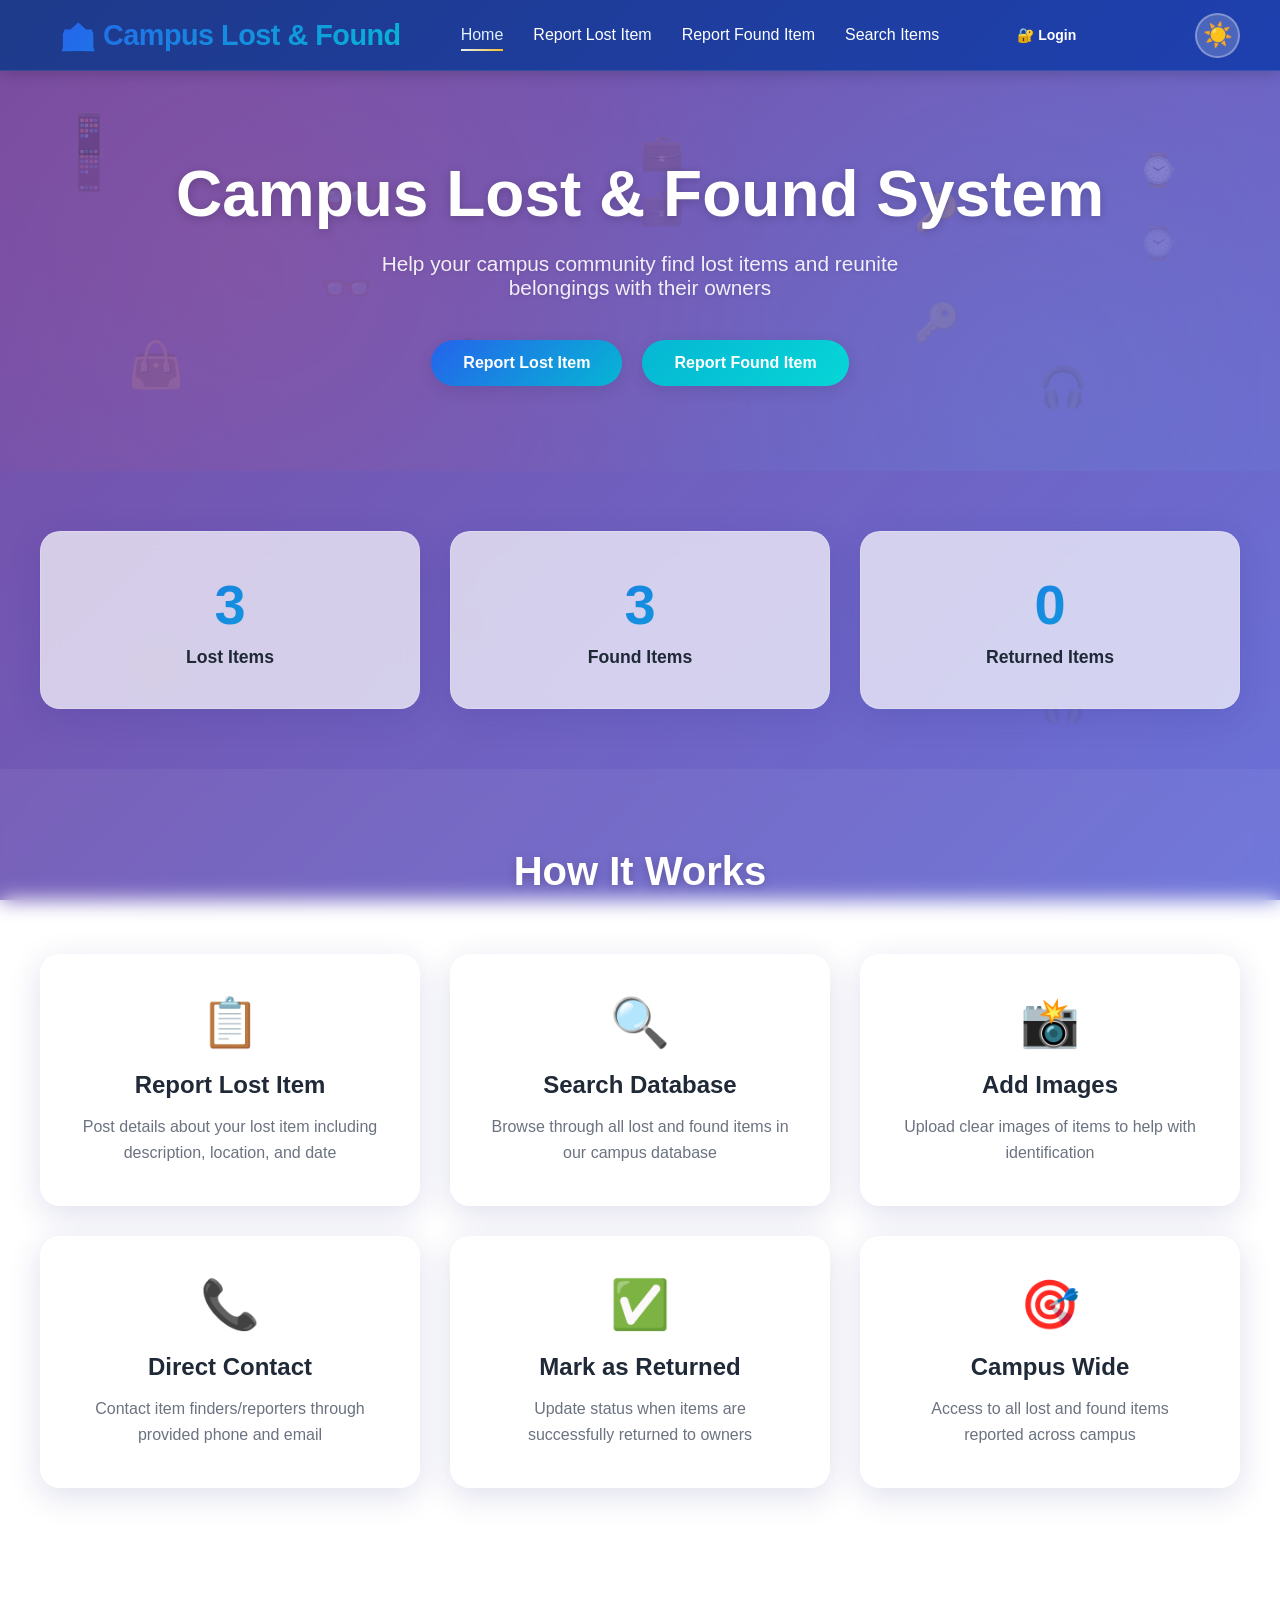
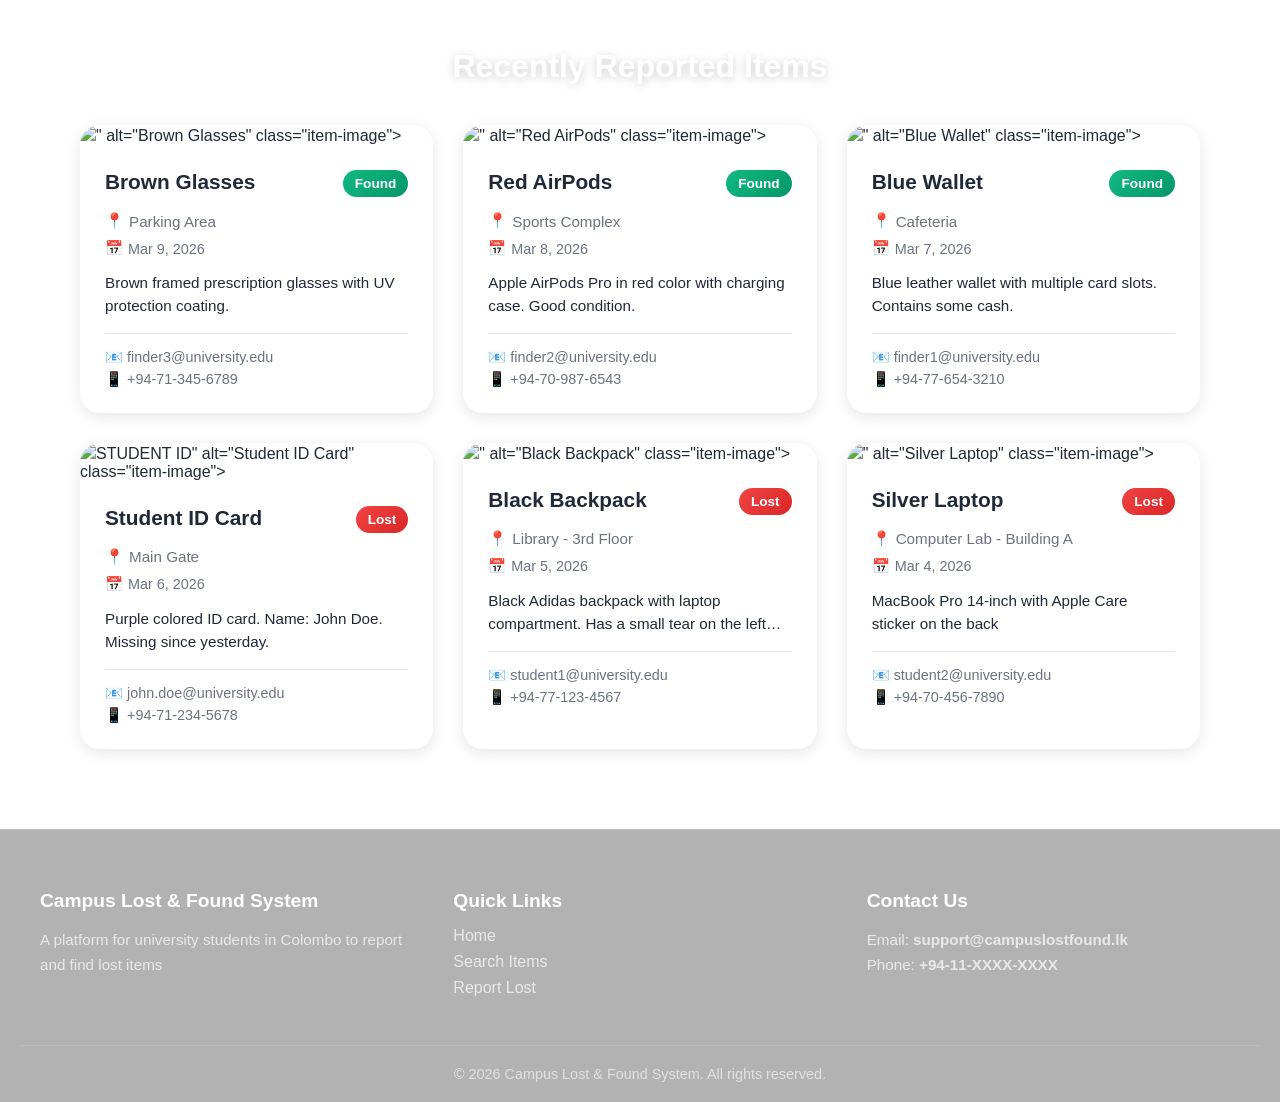
==== admin.html @ 81ffc1c9 "updated" ====
<!DOCTYPE html>
<html lang="en">
<head>
    <meta charset="UTF-8">
    <meta name="viewport" content="width=device-width, initial-scale=1.0">
    <title>Admin Dashboard - Campus Lost & Found</title>
    <link rel="stylesheet" href="styles.css">
    <style>
        .admin-header {
            background: linear-gradient(135deg, #667eea 0%, #764ba2 100%);
            color: white;
            padding: 20px;
            margin-bottom: 30px;
            border-radius: 15px;
            display: flex;
            justify-content: space-between;
            align-items: center;
            gap: 20px;
<<<<<<< HEAD
            min-height: 80px;
=======
            position: relative;
            z-index: 9;
>>>>>>> 1a96cd28515e903954f14cbe5e88fe2893bb8813
        }

        .admin-header h1 {
            margin: 0;
            font-size: 2rem;
            flex-shrink: 0;
        }

        .admin-user-info {
            display: flex;
            align-items: center;
            gap: 15px;
            flex-shrink: 1;
            min-width: 0;
        }
        
        .admin-header .dark-mode-toggle {
            flex-shrink: 0;
            margin-left: auto;
        }

        .logout-btn {
            padding: 10px 20px;
            background: rgba(255, 255, 255, 0.2);
            color: white;
            border: 2px solid white;
            border-radius: 8px;
            cursor: pointer;
            font-weight: 600;
            transition: all 0.3s ease;
        }

        .logout-btn:hover {
            background: white;
            color: #667eea;
        }

        .admin-tabs {
            display: flex;
            gap: 10px;
            margin-bottom: 30px;
            border-bottom: 2px solid #e5e7eb;
            flex-wrap: wrap;
            position: relative;
            z-index: 9;
        }

        .admin-tab-btn {
            padding: 12px 20px;
            background: white;
            border: none;
            border-radius: 8px 8px 0 0;
            cursor: pointer;
            font-weight: 600;
            transition: all 0.3s ease;
            color: #6b7280;
            border: 2px solid transparent;
        }

        .admin-tab-btn.active {
            color: #2563eb;
            border-bottom: 3px solid #2563eb;
            background: #f3f4f6;
        }

        .admin-tab-btn:hover:not(.active) {
            background: #f9fafb;
            color: #1f2937;
        }

        .admin-content {
            background: white;
            padding: 30px;
            border-radius: 15px;
            box-shadow: 0 4px 15px rgba(0, 0, 0, 0.1);
            position: relative;
            z-index: 9;
        }

        .tab-pane {
            display: none;
        }

        .tab-pane.active {
            display: block;
        }

        .admin-stats {
            display: grid;
            grid-template-columns: repeat(auto-fit, minmax(200px, 1fr));
            gap: 20px;
            margin-bottom: 30px;
            position: relative;
            z-index: 9;
        }

        .admin-stat-card {
            background: linear-gradient(135deg, #2563eb 0%, #06b6d4 100%);
            color: white;
            padding: 25px;
            border-radius: 12px;
            text-align: center;
        }

        .admin-stat-number {
            font-size: 2.5rem;
            font-weight: 800;
            margin-bottom: 5px;
        }

        .admin-stat-label {
            font-size: 0.95rem;
            opacity: 0.9;
        }

        .items-table {
            width: 100%;
            border-collapse: collapse;
            margin-top: 20px;
        }

        .items-table thead {
            background: #f3f4f6;
        }

        .items-table th {
            padding: 15px;
            text-align: left;
            font-weight: 600;
            color: #1f2937;
            border-bottom: 2px solid #e5e7eb;
        }

        .items-table td {
            padding: 12px 15px;
            border-bottom: 1px solid #e5e7eb;
        }

        .items-table tr:hover {
            background: #f9fafb;
        }

        .item-image-thumb {
            width: 50px;
            height: 50px;
            border-radius: 8px;
            object-fit: cover;
        }

        .status-badge {
            padding: 6px 12px;
            border-radius: 20px;
            font-size: 0.85rem;
            font-weight: 600;
            display: inline-block;
        }

        .status-lost {
            background: #fee2e2;
            color: #dc2626;
        }

        .status-found {
            background: #dcfce7;
            color: #15803d;
        }

        .status-returned {
            background: #cffafe;
            color: #0369a1;
        }

        .action-buttons {
            display: flex;
            gap: 8px;
            flex-wrap: wrap;
        }

        .action-btn {
            padding: 6px 12px;
            border: none;
            border-radius: 6px;
            cursor: pointer;
            font-size: 0.85rem;
            font-weight: 600;
            transition: all 0.3s ease;
        }

        .btn-approve {
            background: #dcfce7;
            color: #15803d;
        }

        .btn-approve:hover {
            background: #bbf7d0;
        }

        .btn-delete {
            background: #fee2e2;
            color: #dc2626;
        }

        .btn-delete:hover {
            background: #fecaca;
        }

        .btn-status {
            background: #dbeafe;
            color: #1e40af;
        }

        .btn-status:hover {
            background: #bfdbfe;
        }

        .settings-form {
            display: flex;
            flex-direction: column;
            gap: 20px;
            max-width: 500px;
        }

        .settings-form label {
            font-weight: 600;
            color: #1f2937;
        }

        .settings-form input,
        .settings-form textarea {
            padding: 12px;
            border: 2px solid #e5e7eb;
            border-radius: 8px;
            font-family: inherit;
            font-size: 1rem;
        }

        .settings-form textarea {
            resize: vertical;
            min-height: 100px;
        }

        .settings-save-btn {
            padding: 12px;
            background: #10b981;
            color: white;
            border: none;
            border-radius: 8px;
            font-weight: 600;
            cursor: pointer;
            transition: all 0.3s ease;
        }

        .settings-save-btn:hover {
            background: #059669;
        }

        .no-items-message {
            text-align: center;
            padding: 40px;
            color: #6b7280;
        }

        .search-filter {
            margin-bottom: 20px;
            display: flex;
            gap: 10px;
            flex-wrap: wrap;
        }

        .search-filter input,
        .search-filter select {
            padding: 10px;
            border: 2px solid #e5e7eb;
            border-radius: 8px;
            font-family: inherit;
        }

        @media (max-width: 768px) {
            .admin-header {
                flex-wrap: wrap;
                justify-content: flex-start;
                min-height: auto;
            }

            .admin-header h1 {
                font-size: 1.5rem;
                width: 100%;
                margin-bottom: 10px;
            }
            
            .admin-user-info {
                order: 2;
                width: 100%;
            }
            
            .admin-header .dark-mode-toggle {
                order: 3;
                width: 100%;
                margin-left: 0;
                margin-top: 10px;
                justify-self: flex-start;
            }

            .admin-tabs {
                flex-direction: column;
            }

            .items-table {
                font-size: 0.9rem;
            }

            .items-table th,
            .items-table td {
                padding: 8px;
            }

            .action-buttons {
                flex-direction: column;
            }

            .action-btn {
                width: 100%;
            }
        }

        /* Dark mode support for admin page */
        body.dark-mode .admin-tabs {
            border-bottom-color: #374151;
        }

        body.dark-mode .admin-tab-btn {
            background: #1f2937;
            color: #9ca3af;
        }

        body.dark-mode .admin-tab-btn.active {
            background: #111827;
            color: #60a5fa;
            border-bottom-color: #60a5fa;
        }

        body.dark-mode .admin-tab-btn:hover:not(.active) {
            background: #111827;
            color: #e5e7eb;
        }

        body.dark-mode .admin-content {
            background: #1f2937;
            color: #e5e7eb;
            box-shadow: 0 4px 15px rgba(0, 0, 0, 0.3);
        }

        body.dark-mode .items-table thead {
            background: #111827;
        }

        body.dark-mode .items-table th {
            color: #e5e7eb;
            border-bottom-color: #374151;
        }

        body.dark-mode .items-table td {
            border-bottom-color: #374151;
            color: #e5e7eb;
        }

        body.dark-mode .items-table tbody tr:hover {
            background: #111827;
        }

        body.dark-mode .no-items-message {
            color: #9ca3af;
        }

        body.dark-mode .search-filter input,
        body.dark-mode .search-filter select {
            background: #1f2937;
            color: #e5e7eb;
            border-color: #374151;
        }

        body.dark-mode .settings-form label {
            color: #e5e7eb;
        }

        body.dark-mode .settings-form input,
        body.dark-mode .settings-form textarea {
            background: #1f2937;
            color: #e5e7eb;
            border-color: #374151;
        }

        body.dark-mode .settings-form input:focus,
        body.dark-mode .settings-form textarea:focus {
            outline: none;
            border-color: #60a5fa;
            box-shadow: 0 0 0 3px rgba(96, 165, 250, 0.2);
            background: #111827;
        }

        body.dark-mode .container > div[style] {
            color: #e5e7eb;
        }
    </style>
</head>
<body>
    <!-- Full Page Floating Background -->
    <div class="page-floating-background">
        <div class="floating-item item-1">📱</div>
        <div class="floating-item item-2">⌚</div>
        <div class="floating-item item-3">👜</div>
        <div class="floating-item item-4">💼</div>
        <div class="floating-item item-5">🎧</div>
        <div class="floating-item item-6">🔑</div>
        <div class="floating-item item-7">🎓</div>
        <div class="floating-item item-8">👓</div>
    </div>

    <div class="container" style="padding-top: 30px; position: relative;">
        <div class="hero-background">
            <div class="floating-item item-1">📱</div>
            <div class="floating-item item-2">⌚</div>
            <div class="floating-item item-3">👜</div>
            <div class="floating-item item-4">💼</div>
            <div class="floating-item item-5">🎧</div>
            <div class="floating-item item-6">🔑</div>
            <div class="floating-item item-7">🎓</div>
            <div class="floating-item item-8">👓</div>
        </div>
        <div class="admin-header">
            <h1>⚙️ Admin Dashboard</h1>
            <div class="admin-user-info">
                <div>
                    <div style="font-size: 0.9rem; opacity: 0.8;">Logged in as:</div>
                    <div id="adminName" style="font-weight: 600;"></div>
                </div>
                <button class="logout-btn" onclick="logout()">Logout</button>
            </div>
            <button class="dark-mode-toggle" id="darkModeToggle" title="Toggle Dark Mode">
                <span class="sun-icon">☀️</span>
                <span class="moon-icon">🌙</span>
            </button>
        </div>

        <div class="admin-stats" id="adminStats">
            <div class="admin-stat-card">
                <div class="admin-stat-number" id="totalItems">0</div>
                <div class="admin-stat-label">Total Items</div>
            </div>
            <div class="admin-stat-card">
                <div class="admin-stat-number" id="lostItemsCount">0</div>
                <div class="admin-stat-label">Lost Items</div>
            </div>
            <div class="admin-stat-card">
                <div class="admin-stat-number" id="foundItemsCount">0</div>
                <div class="admin-stat-label">Found Items</div>
            </div>
            <div class="admin-stat-card">
                <div class="admin-stat-number" id="returnedItemsCount">0</div>
                <div class="admin-stat-label">Returned Items</div>
            </div>
            <div class="admin-stat-card">
                <div class="admin-stat-number" id="claimedItemsCount">0</div>
                <div class="admin-stat-label">Claimed Items</div>
            </div>
        </div>

        <div class="admin-tabs">
            <button class="admin-tab-btn active" onclick="switchTab('manage')">📋 Manage Items</button>
            <button class="admin-tab-btn" onclick="switchTab('users')">👥 Users</button>
            <button class="admin-tab-btn" onclick="switchTab('settings')">⚙️ Settings</button>
            <button class="admin-tab-btn" onclick="switchTab('logs')">📊 System Logs</button>
        </div>

        <div class="admin-content">
            <!-- Manage Items Tab -->
            <div id="manage" class="tab-pane active">
                <h2>Manage Reported Items</h2>
                
                <div class="search-filter">
                    <input type="text" id="adminSearch" placeholder="Search items..." onkeyup="filterAdminItems()">
                    <select id="adminStatusFilter" onchange="filterAdminItems()">
                        <option value="">All Items</option>
                        <option value="Lost">Lost Items</option>
                        <option value="Found">Found Items</option>
                        <option value="Returned">Returned Items</option>
                    </select>
                    <button style="padding: 10px 20px; background: #2563eb; color: white; border: none; border-radius: 8px; cursor: pointer; font-weight: 600;" onclick="filterAdminItems()">Filter</button>
                    <button style="padding: 10px 20px; background: #6b7280; color: white; border: none; border-radius: 8px; cursor: pointer; font-weight: 600;" onclick="resetAdminFilters()">Reset</button>
                </div>

                <table class="items-table" id="itemsTableBody">
                    <thead>
                        <tr>
                            <th>Image</th>
                            <th>Item Name</th>
                            <th>Type</th>
                            <th>Location</th>
                            <th>Reporter</th>
                            <th>Status</th>
                            <th>Actions</th>
                        </tr>
                    </thead>
                    <tbody id="adminItemsBody">
                        <tr><td colspan="7" class="no-items-message">Loading items...</td></tr>
                    </tbody>
                </table>

                <!-- Claimed Items Section -->
                <h3 style="margin-top: 40px; margin-bottom: 20px; color: var(--text-dark);">🙋 Claimed Items Tracker</h3>
                <table class="items-table" id="claimedItemsTable">
                    <thead>
                        <tr>
                            <th>Item Name</th>
                            <th>Status</th>
                            <th>Claimed By</th>
                            <th>Claimed Date</th>
                            <th>Reporter Contact</th>
                            <th>Actions</th>
                        </tr>
                    </thead>
                    <tbody id="claimedItemsBody">
                        <tr><td colspan="6" class="no-items-message">No claimed items yet</td></tr>
                    </tbody>
                </table>
            </div>

            <!-- Users Tab -->
            <div id="users" class="tab-pane">
                <h2>Registered Users</h2>
                <table class="items-table">
                    <thead>
                        <tr>
                            <th>Name</th>
                            <th>Email</th>
                            <th>User Type</th>
                            <th>Items Reported</th>
                            <th>Actions</th>
                        </tr>
                    </thead>
                    <tbody id="usersTableBody">
                        <tr><td colspan="5" class="no-items-message">Loading users...</td></tr>
                    </tbody>
                </table>
            </div>

            <!-- Settings Tab -->
            <div id="settings" class="tab-pane">
                <h2>System Settings</h2>
                <div class="settings-form">
                    <div>
                        <label>Campus Name:</label>
                        <input type="text" id="campusName" value="University Campus Colombo">
                    </div>
                    <div>
                        <label>Support Email:</label>
                        <input type="email" id="supportEmail" value="support@campuslostfound.lk">
                    </div>
                    <div>
                        <label>Support Phone:</label>
                        <input type="tel" id="supportPhone" value="+94-11-XXXX-XXXX">
                    </div>
                    <div>
                        <label>System Message (displayed on homepage):</label>
                        <textarea id="systemMessage" placeholder="Enter system message..."></textarea>
                    </div>
                    <button class="settings-save-btn" onclick="saveAdminSettings()">Save Settings</button>
                </div>
            </div>

            <!-- Logs Tab -->
            <div id="logs" class="tab-pane">
                <h2>System Activity Logs</h2>
                <div id="logsContainer" style="max-height: 500px; overflow-y: auto; background: #f9fafb; padding: 20px; border-radius: 8px;">
                    <p style="color: #6b7280;">Activity logs will appear here...</p>
                </div>
            </div>
        </div>
    </div>

    <script src="script.js"></script>
    <script>
        // Admin Dashboard Functions
        function checkAdminAccess() {
            const currentUser = JSON.parse(localStorage.getItem('currentUser'));
            
            if (!currentUser || !currentUser.isAdmin) {
                alert('⛔ Access Denied: Admin privileges required');
                window.location.href = 'index.html';
                return false;
            }
            return true;
        }

        function initializeAdminDashboard() {
            if (!checkAdminAccess()) return;

            const currentUser = JSON.parse(localStorage.getItem('currentUser'));
            document.getElementById('adminName').textContent = currentUser.name;

            loadAdminStats();
            loadAdminItems();
            loadClaimedItems();
            loadAdminUsers();
            loadAdminSettings();
        }

        function loadAdminStats() {
            const lostItems = JSON.parse(localStorage.getItem('lostItems')) || [];
            const foundItems = JSON.parse(localStorage.getItem('foundItems')) || [];
            const allItems = [...lostItems, ...foundItems];

            const lostCount = lostItems.filter(i => i.status === 'Lost').length;
            const foundCount = foundItems.filter(i => i.status === 'Found').length;
            const returnedCount = allItems.filter(i => i.status === 'Returned').length;
            const claimedCount = allItems.filter(i => i.claimedBy && i.claimedBy !== '').length;

            document.getElementById('totalItems').textContent = allItems.length;
            document.getElementById('lostItemsCount').textContent = lostCount;
            document.getElementById('foundItemsCount').textContent = foundCount;
            document.getElementById('returnedItemsCount').textContent = returnedCount;
            document.getElementById('claimedItemsCount').textContent = claimedCount;
        }

        function loadAdminItems() {
            const lostItems = JSON.parse(localStorage.getItem('lostItems')) || [];
            const foundItems = JSON.parse(localStorage.getItem('foundItems')) || [];
            const allItems = [...lostItems, ...foundItems].sort((a, b) => new Date(b.date) - new Date(a.date));

            if (allItems.length === 0) {
                document.getElementById('adminItemsBody').innerHTML = '<tr><td colspan="7" class="no-items-message">No items reported yet</td></tr>';
                return;
            }

            document.getElementById('adminItemsBody').innerHTML = allItems.map(item => {
                const statusClass = `status-${item.status.toLowerCase()}`;
                return `
                    <tr>
                        <td><img src="${item.image}" alt="${item.name}" class="item-image-thumb"></td>
                        <td><strong>${item.name}</strong></td>
                        <td>${item.status}</td>
                        <td>${item.location}</td>
                        <td>${item.email}</td>
                        <td><span class="status-badge ${statusClass}">${item.status}</span></td>
                        <td>
                            <div class="action-buttons">
                                ${item.status !== 'Returned' ? `<button class="action-btn btn-status" onclick="adminMarkAsReturned(${item.id})">Mark Returned</button>` : ''}
                                <button class="action-btn btn-delete" onclick="adminDeleteItem(${item.id})">Delete</button>
                            </div>
                        </td>
                    </tr>
                `;
            }).join('');
        }

        function loadClaimedItems() {
            const lostItems = JSON.parse(localStorage.getItem('lostItems')) || [];
            const foundItems = JSON.parse(localStorage.getItem('foundItems')) || [];
            const allItems = [...lostItems, ...foundItems];

            const claimedItems = allItems.filter(i => i.claimedBy && i.claimedBy !== '').sort((a, b) => 
                new Date(b.claimedDate) - new Date(a.claimedDate)
            );

            if (claimedItems.length === 0) {
                document.getElementById('claimedItemsBody').innerHTML = '<tr><td colspan="6" class="no-items-message">No claimed items yet</td></tr>';
                return;
            }

            document.getElementById('claimedItemsBody').innerHTML = claimedItems.map(item => {
                const statusClass = `status-${item.status.toLowerCase()}`;
                const claimedDate = new Date(item.claimedDate).toLocaleDateString('en-US', {
                    year: 'numeric',
                    month: 'short',
                    day: 'numeric',
                    hour: '2-digit',
                    minute: '2-digit'
                });

                return `
                    <tr>
                        <td><strong>${item.name}</strong></td>
                        <td><span class="status-badge ${statusClass}">${item.status}</span></td>
                        <td>${item.claimedBy}</td>
                        <td>${claimedDate}</td>
                        <td>
                            <small>
                                <strong>${item.email}</strong><br>
                                ${item.phone}
                            </small>
                        </td>
                        <td>
                            <button class="action-btn" onclick="adminUnclaimItem(${item.id})" style="background: #06b6d4; padding: 6px 12px; font-size: 12px;">Unclaim</button>
                        </td>
                    </tr>
                `;
            }).join('');
        }

        function adminUnclaimItem(itemId) {
            if (confirm('Remove this claim from the item?')) {
                const lostItems = JSON.parse(localStorage.getItem('lostItems')) || [];
                const foundItems = JSON.parse(localStorage.getItem('foundItems')) || [];

                let item = lostItems.find(i => i.id == itemId);
                if (item) {
                    item.claimedBy = '';
                    item.claimedDate = '';
                    localStorage.setItem('lostItems', JSON.stringify(lostItems));
                } else {
                    item = foundItems.find(i => i.id == itemId);
                    if (item) {
                        item.claimedBy = '';
                        item.claimedDate = '';
                        localStorage.setItem('foundItems', JSON.stringify(foundItems));
                    }
                }

                loadAdminStats();
                loadClaimedItems();
                logAdminAction(`Admin removed claim from item: ${item?.name}`);
            }
        }

        function loadAdminUsers() {
            const registeredUsers = JSON.parse(localStorage.getItem('registeredUsers')) || {};
            const lostItems = JSON.parse(localStorage.getItem('lostItems')) || [];
            const foundItems = JSON.parse(localStorage.getItem('foundItems')) || [];

            const usersArray = Object.entries(registeredUsers).map(([email, user]) => {
                const itemsReported = [...lostItems, ...foundItems].filter(i => i.email === email).length;
                return { email, ...user, itemsReported };
            });

            if (usersArray.length === 0) {
                document.getElementById('usersTableBody').innerHTML = '<tr><td colspan="5" class="no-items-message">No users registered</td></tr>';
                return;
            }

            document.getElementById('usersTableBody').innerHTML = usersArray.map(user => `
                <tr>
                    <td>${user.name}</td>
                    <td>${user.email}</td>
                    <td><span class="status-badge">${user.type}</span></td>
                    <td>${user.itemsReported}</td>
                    <td>
                        <button class="action-btn btn-delete" onclick="adminRemoveUser('${user.email}')">Remove User</button>
                    </td>
                </tr>
            `).join('');
        }

        function loadAdminSettings() {
            const settings = JSON.parse(localStorage.getItem('adminSettings')) || {
                campusName: 'University Campus Colombo',
                supportEmail: 'support@campuslostfound.lk',
                supportPhone: '+94-11-XXXX-XXXX',
                systemMessage: ''
            };

            document.getElementById('campusName').value = settings.campusName;
            document.getElementById('supportEmail').value = settings.supportEmail;
            document.getElementById('supportPhone').value = settings.supportPhone;
            document.getElementById('systemMessage').value = settings.systemMessage;
        }

        function switchTab(tabName) {
            // Hide all tabs
            document.querySelectorAll('.tab-pane').forEach(tab => tab.classList.remove('active'));
            document.querySelectorAll('.admin-tab-btn').forEach(btn => btn.classList.remove('active'));

            // Show selected tab
            document.getElementById(tabName).classList.add('active');
            event.target.classList.add('active');

            // Load content if needed
            if (tabName === 'manage') {
                loadAdminItems();
                loadClaimedItems();
            }
            if (tabName === 'users') loadAdminUsers();
        }

        function adminDeleteItem(itemId) {
            if (confirm('⚠️ Are you sure you want to permanently delete this item?')) {
                let lostItems = JSON.parse(localStorage.getItem('lostItems')) || [];
                let foundItems = JSON.parse(localStorage.getItem('foundItems')) || [];

                lostItems = lostItems.filter(i => i.id != itemId);
                foundItems = foundItems.filter(i => i.id != itemId);

                localStorage.setItem('lostItems', JSON.stringify(lostItems));
                localStorage.setItem('foundItems', JSON.stringify(foundItems));

                logAdminAction(`Deleted item (ID: ${itemId})`);
                loadAdminItems();
                loadClaimedItems();
                loadAdminStats();
                alert('✅ Item deleted successfully');
            }
        }

        function adminMarkAsReturned(itemId) {
            let lostItems = JSON.parse(localStorage.getItem('lostItems')) || [];
            let foundItems = JSON.parse(localStorage.getItem('foundItems')) || [];

            let item = lostItems.find(i => i.id == itemId);
            if (item) {
                item.status = 'Returned';
                localStorage.setItem('lostItems', JSON.stringify(lostItems));
            }

            item = foundItems.find(i => i.id == itemId);
            if (item) {
                item.status = 'Returned';
                localStorage.setItem('foundItems', JSON.stringify(foundItems));
            }

            logAdminAction(`Marked item as returned (ID: ${itemId})`);
            loadAdminItems();
            loadClaimedItems();
            loadAdminStats();
            alert('✅ Item marked as returned');
        }

        function adminRemoveUser(email) {
            if (confirm(`⚠️ Remove user ${email}? This action cannot be undone.`)) {
                let registeredUsers = JSON.parse(localStorage.getItem('registeredUsers')) || {};
                delete registeredUsers[email];
                localStorage.setItem('registeredUsers', JSON.stringify(registeredUsers));

                logAdminAction(`Removed user: ${email}`);
                loadAdminUsers();
                alert('✅ User removed successfully');
            }
        }

        function saveAdminSettings() {
            const settings = {
                campusName: document.getElementById('campusName').value,
                supportEmail: document.getElementById('supportEmail').value,
                supportPhone: document.getElementById('supportPhone').value,
                systemMessage: document.getElementById('systemMessage').value
            };

            localStorage.setItem('adminSettings', JSON.stringify(settings));
            logAdminAction('Updated system settings');
            alert('✅ Settings saved successfully');
        }

        function filterAdminItems() {
            const search = document.getElementById('adminSearch').value.toLowerCase();
            const statusFilter = document.getElementById('adminStatusFilter').value;
            const lostItems = JSON.parse(localStorage.getItem('lostItems')) || [];
            const foundItems = JSON.parse(localStorage.getItem('foundItems')) || [];
            let allItems = [...lostItems, ...foundItems];

            allItems = allItems.filter(item => {
                const matchSearch = item.name.toLowerCase().includes(search) || item.email.includes(search);
                const matchStatus = statusFilter === '' || item.status === statusFilter;
                return matchSearch && matchStatus;
            });

            if (allItems.length === 0) {
                document.getElementById('adminItemsBody').innerHTML = '<tr><td colspan="7" class="no-items-message">No items match your filter</td></tr>';
                return;
            }

            document.getElementById('adminItemsBody').innerHTML = allItems.map(item => {
                const statusClass = `status-${item.status.toLowerCase()}`;
                return `
                    <tr>
                        <td><img src="${item.image}" alt="${item.name}" class="item-image-thumb"></td>
                        <td><strong>${item.name}</strong></td>
                        <td>${item.status}</td>
                        <td>${item.location}</td>
                        <td>${item.email}</td>
                        <td><span class="status-badge ${statusClass}">${item.status}</span></td>
                        <td>
                            <div class="action-buttons">
                                ${item.status !== 'Returned' ? `<button class="action-btn btn-status" onclick="adminMarkAsReturned(${item.id})">Mark Returned</button>` : ''}
                                <button class="action-btn btn-delete" onclick="adminDeleteItem(${item.id})">Delete</button>
                            </div>
                        </td>
                    </tr>
                `;
            }).join('');
        }

        function resetAdminFilters() {
            document.getElementById('adminSearch').value = '';
            document.getElementById('adminStatusFilter').value = '';
            loadAdminItems();
            loadClaimedItems();
        }

        function logAdminAction(action) {
            const currentUser = JSON.parse(localStorage.getItem('currentUser'));
            const timestamp = new Date().toLocaleString();
            const log = `[${timestamp}] ${currentUser.name}: ${action}`;

            let logs = JSON.parse(localStorage.getItem('adminLogs')) || [];
            logs.unshift(log);
            if (logs.length > 100) logs = logs.slice(0, 100); // Keep last 100 logs
            localStorage.setItem('adminLogs', JSON.stringify(logs));
        }

        function logout() {
            if (confirm('Are you sure you want to logout?')) {
                localStorage.removeItem('currentUser');
                localStorage.removeItem('isLoggedIn');
                window.location.href = 'login.html';
            }
        }

        // Initialize dashboard on page load
        document.addEventListener('DOMContentLoaded', function() {
            initializeAdminDashboard();
        });
    </script>
</body>
</html>
---- styles.css ----
/* ========================
   GLOBAL STYLES & RESET
   ======================== */

* {
    margin: 0;
    padding: 0;
    box-sizing: border-box;
}

:root {
    --primary-color: #2563eb;
    --primary-light: #3b82f6;
    --primary-dark: #1e40af;
    --secondary-color: #06b6d4;
    --success-color: #10b981;
    --danger-color: #ef4444;
    --warning-color: #f59e0b;
    --text-dark: #1f2937;
    --text-light: #6b7280;
    --bg-light: #f3f4f6;
    --bg-white: #ffffff;
    --border-color: #e5e7eb;
    --glass-bg: rgba(255, 255, 255, 0.7);
    --glass-border: rgba(255, 255, 255, 0.2);
    --shadow: 0 8px 32px rgba(31, 38, 135, 0.15);
}

/* Dark Mode Variables */
body.dark-mode {
    --primary-color: #3b82f6;
    --primary-light: #60a5fa;
    --primary-dark: #1e40af;
    --secondary-color: #06b6d4;
    --text-dark: #e5e7eb;
    --text-light: #9ca3af;
    --bg-light: #1f2937;
    --bg-white: #111827;
    --border-color: #374151;
    --glass-bg: rgba(17, 24, 39, 0.7);
    --glass-border: rgba(255, 255, 255, 0.1);
    --shadow: 0 8px 32px rgba(0, 0, 0, 0.3);
}

html {
    font-size: 16px;
    scroll-behavior: smooth;
}

body {
    font-family: -apple-system, BlinkMacSystemFont, 'Segoe UI', Roboto, Oxygen, Ubuntu, Cantarell, sans-serif;
    color: var(--text-dark);
    background: linear-gradient(-45deg, #667eea, #764ba2, #667eea, #764ba2);
    background-size: 400% 400%;
    background-attachment: fixed;
    min-height: 100vh;
    overflow-x: hidden;
    transition: background 0.3s ease, color 0.3s ease;
    animation: gradientShift 15s ease infinite;
    position: relative;
}

/* Full Page Floating Background */
.page-floating-background {
    position: fixed;
    top: 70px;
    left: 0;
    right: 0;
    bottom: 60px;
    pointer-events: none;
    z-index: 0;
    overflow: hidden;
}

.page-floating-background .floating-item {
    position: absolute;
    font-size: 3rem;
    opacity: 0.1;
    pointer-events: none;
    animation-duration: 10s;
    animation-iteration-count: infinite;
    animation-timing-function: ease-in-out;
}

.page-floating-background .item-1 {
    top: 10%;
    left: 5%;
    font-size: 2.5rem;
    animation-name: float-1;
    animation-duration: 12s;
}

.page-floating-background .item-2 {
    top: 20%;
    right: 8%;
    font-size: 2rem;
    animation-name: float-2;
    animation-duration: 14s;
}

.page-floating-background .item-3 {
    bottom: 20%;
    left: 10%;
    font-size: 2.8rem;
    animation-name: float-3;
    animation-duration: 13s;
}

.page-floating-background .item-4 {
    top: 15%;
    left: 50%;
    font-size: 2.2rem;
    animation-name: float-4;
    animation-duration: 15s;
}

.page-floating-background .item-5 {
    bottom: 15%;
    right: 15%;
    font-size: 2.5rem;
    animation-name: float-5;
    animation-duration: 11s;
}

.page-floating-background .item-6 {
    top: 30%;
    right: 25%;
    font-size: 2.3rem;
    animation-name: float-6;
    animation-duration: 12s;
}

.page-floating-background .item-7 {
    bottom: 25%;
    left: 35%;
    font-size: 2rem;
    animation-name: float-7;
    animation-duration: 13s;
}

.page-floating-background .item-8 {
    top: 25%;
    left: 25%;
    font-size: 2.7rem;
    animation-name: float-8;
    animation-duration: 14s;
}

body.dark-mode {
    background: linear-gradient(-45deg, #0f172a, #1a1a2e, #0f172a, #1a1a2e);
    background-size: 400% 400%;
    animation: gradientShiftDark 15s ease infinite;
}

@keyframes gradientShift {
    0% {
        background-position: 0% 50%;
    }
    50% {
        background-position: 100% 50%;
    }
    100% {
        background-position: 0% 50%;
    }
}

@keyframes gradientShiftDark {
    0% {
        background-position: 0% 50%;
    }
    50% {
        background-position: 100% 50%;
    }
    100% {
        background-position: 0% 50%;
    }
}

.container {
    max-width: 1200px;
    margin: 0 auto;
    padding: 0 20px;
    position: relative;
    z-index: 1;
}

/* ========================
   NAVIGATION BAR
   ======================== */

.navbar {
    position: sticky;
    top: 0;
    z-index: 1000;
    background: linear-gradient(135deg, #1e3a8a 0%, #1e40af 100%);
    backdrop-filter: blur(10px);
    border-bottom: 1px solid rgba(255, 255, 255, 0.1);
    box-shadow: 0 2px 15px rgba(0, 0, 0, 0.2);
    animation: slideDown 0.5s ease;
}

@keyframes slideDown {
    from {
        transform: translateY(-100%);
        opacity: 0;
    }
    to {
        transform: translateY(0);
        opacity: 1;
    }
}

.nav-container {
    max-width: 1200px;
    margin: 0 auto;
    /* remove side padding so items can hit edges */
    padding: 0;
    display: flex;
    justify-content: space-between;
    align-items: center;
    height: 70px;
    flex-wrap: nowrap;
    position: relative;
}

/* prevent inner elements inheriting any extra spacing */
.nav-container > * {
    padding: 0 20px;
}

/* push logo to extreme left */
.nav-logo {
    order: 1;
    margin-left: 0;
}

/* ensure dark toggle flush right */
.dark-mode-toggle {
    order: 4;
    margin-left: auto;
    margin-right: 0;
}

/* ensure logo stays left and toggle pushes to right */
.nav-logo {
    order: 1;
}

.nav-menu {
    order: 2;
    margin-left: 20px;
}

.navbar-buttons {
    order: 3;
}

.dark-mode-toggle {
    order: 4;
    margin-left: auto;
}

.nav-logo h1 {
    font-size: 1.8rem;
    background: linear-gradient(135deg, var(--primary-color), var(--secondary-color));
    -webkit-background-clip: text;
    -webkit-text-fill-color: transparent;
    background-clip: text;
    font-weight: 700;
    letter-spacing: -0.5px;
    white-space: nowrap;
}

.nav-menu {
    display: flex;
    list-style: none;
    gap: 30px;
    flex-wrap: nowrap;
    white-space: nowrap;
}

.nav-item {
    position: relative;
}

.nav-link {
    color: #ffffff;
    text-decoration: none;
    font-weight: 500;
    font-size: 1rem;
    padding: 8px 0;
    transition: all 0.3s ease;
    position: relative;
}

.nav-link::after {
    content: '';
    position: absolute;
    bottom: 0;
    left: 0;
    width: 0;
    height: 2px;
    background: linear-gradient(90deg, #e0f2fe, #fbbf24);
    transition: width 0.3s ease;
}

.nav-link:hover::after,
.nav-link.active::after {
    width: 100%;
}

.nav-link.active,
.nav-link:hover {
    color: #e0f2fe;
}

.navbar-buttons {
    display: flex;
    gap: 10px;
    align-items: center;
    margin-left: 20px;
}

.dark-mode-toggle {
    background: rgba(255, 255, 255, 0.2);
    border: 2px solid rgba(255, 255, 255, 0.3);
    border-radius: 50%;
    width: 45px;
    height: 45px;
    display: flex;
    align-items: center;
    justify-content: center;
    cursor: pointer;
    transition: all 0.3s ease;
    font-size: 1.5rem;
    position: relative;
    margin-left: auto;
}

.dark-mode-toggle:hover {
    background: rgba(255, 255, 255, 0.3);
    transform: scale(1.1);
}

.dark-mode-toggle .sun-icon {
    position: absolute;
    opacity: 1;
    transition: opacity 0.3s ease;
}

.dark-mode-toggle .moon-icon {
    position: absolute;
    opacity: 0;
    transition: opacity 0.3s ease;
}

body.dark-mode .dark-mode-toggle .sun-icon {
    opacity: 0;
}

body.dark-mode .dark-mode-toggle .moon-icon {
    opacity: 1;
}

body.dark-mode .dark-mode-toggle {
    background: rgba(255, 255, 255, 0.1);
    border-color: rgba(255, 255, 255, 0.2);
}

.auth-button {
    padding: 8px 16px;
    border-radius: 8px;
    font-size: 14px;
    font-weight: 600;
    text-decoration: none;
    transition: all 0.3s ease;
    white-space: nowrap;
    cursor: pointer;
    border: none;
    background: #2563eb;
    color: white;
}

.auth-button:hover {
    background: #1d4ed8;
    transform: translateY(-2px);
}

.navbar-buttons .user-badge {
    background: var(--gradient);
    color: white;
    border-radius: 25px;
    padding: 8px 15px;
    font-size: 14px;
    font-weight: 600;
}

.navbar-buttons .logout-btn {
    background: rgba(239, 68, 68, 0.9);
    color: white;
    border: none;
    cursor: pointer;
}

.navbar-buttons .logout-btn:hover {
    background: rgb(239, 68, 68);
    transform: translateY(-2px);
}

.navbar-buttons .admin-link {
    background: rgba(147, 51, 234, 0.9);
    color: white;
    text-decoration: none;
    display: inline-block;
}

.navbar-buttons .admin-link:hover {
    background: rgb(147, 51, 234);
    transform: translateY(-2px);
}

/* Mobile navbar buttons */
@media (max-width: 768px) {
    .navbar-buttons {
        margin-left: 10px;
        gap: 5px;
    }
    
    .auth-button {
        padding: 6px 12px;
        font-size: 12px;
    }
    
    .navbar-buttons .user-badge {
        display: none; /* Hide user badge on mobile */
    }
}

/* ========================
   HERO SECTION
   ======================== */

.hero {
    position: relative;
    min-height: 600px;
    display: flex;
    align-items: center;
    justify-content: center;
    overflow: hidden;
    padding: 60px 20px;
    z-index: 1;
}

.hero-background {
    position: absolute;
    top: 0;
    left: 0;
    right: 0;
    bottom: 0;
    background: radial-gradient(circle at 20% 50%, rgba(255, 100, 100, 0.1) 0%, transparent 50%),
                radial-gradient(circle at 80% 80%, rgba(100, 200, 255, 0.1) 0%, transparent 50%);
    animation: float 8s ease-in-out infinite;
    z-index: -1;
}

@keyframes float {
    0%, 100% {
        transform: translateY(0px);
    }
    50% {
        transform: translateY(20px);
    }
}

/* Floating Items Animations */
.floating-item {
    position: absolute;
    font-size: 3rem;
    opacity: 0.15;
    pointer-events: none;
    animation-duration: 10s;
    animation-iteration-count: infinite;
    animation-timing-function: ease-in-out;
}

.item-1 {
    top: 10%;
    left: 5%;
    font-size: 2.5rem;
    animation-name: float-1;
    animation-duration: 12s;
}

.item-2 {
    top: 20%;
    right: 8%;
    font-size: 2rem;
    animation-name: float-2;
    animation-duration: 14s;
}

.item-3 {
    bottom: 20%;
    left: 10%;
    font-size: 2.8rem;
    animation-name: float-3;
    animation-duration: 13s;
}

.item-4 {
    top: 15%;
    left: 50%;
    font-size: 2.2rem;
    animation-name: float-4;
    animation-duration: 15s;
}

.item-5 {
    bottom: 15%;
    right: 15%;
    font-size: 2.5rem;
    animation-name: float-5;
    animation-duration: 11s;
}

.item-6 {
    top: 30%;
    right: 25%;
    font-size: 2.3rem;
    animation-name: float-6;
    animation-duration: 12s;
}

.item-7 {
    bottom: 25%;
    left: 35%;
    font-size: 2rem;
    animation-name: float-7;
    animation-duration: 13s;
}

.item-8 {
    top: 25%;
    left: 25%;
    font-size: 2.7rem;
    animation-name: float-8;
    animation-duration: 14s;
}

@keyframes float-1 {
    0%, 100% {
        transform: translateY(0px) translateX(0px) rotate(0deg);
    }
    25% {
        transform: translateY(-30px) translateX(20px) rotate(5deg);
    }
    50% {
        transform: translateY(30px) translateX(-20px) rotate(-5deg);
    }
    75% {
        transform: translateY(-20px) translateX(10px) rotate(3deg);
    }
}

@keyframes float-2 {
    0%, 100% {
        transform: translateY(0px) translateX(0px) rotate(0deg);
    }
    25% {
        transform: translateY(25px) translateX(-25px) rotate(-8deg);
    }
    50% {
        transform: translateY(-35px) translateX(15px) rotate(8deg);
    }
    75% {
        transform: translateY(20px) translateX(-10px) rotate(-3deg);
    }
}

@keyframes float-3 {
    0%, 100% {
        transform: translateY(0px) translateX(0px) rotate(0deg);
    }
    25% {
        transform: translateY(-20px) translateX(-30px) rotate(10deg);
    }
    50% {
        transform: translateY(40px) translateX(20px) rotate(-10deg);
    }
    75% {
        transform: translateY(-15px) translateX(15px) rotate(5deg);
    }
}

@keyframes float-4 {
    0%, 100% {
        transform: translateY(0px) translateX(0px) rotate(0deg);
    }
    25% {
        transform: translateY(35px) translateX(25px) rotate(-6deg);
    }
    50% {
        transform: translateY(-25px) translateX(-20px) rotate(6deg);
    }
    75% {
        transform: translateY(10px) translateX(15px) rotate(-4deg);
    }
}

@keyframes float-5 {
    0%, 100% {
        transform: translateY(0px) translateX(0px) rotate(0deg);
    }
    25% {
        transform: translateY(-35px) translateX(-15px) rotate(7deg);
    }
    50% {
        transform: translateY(20px) translateX(25px) rotate(-7deg);
    }
    75% {
        transform: translateY(-10px) translateX(-20px) rotate(4deg);
    }
}

@keyframes float-6 {
    0%, 100% {
        transform: translateY(0px) translateX(0px) rotate(0deg);
    }
    25% {
        transform: translateY(30px) translateX(20px) rotate(-5deg);
    }
    50% {
        transform: translateY(-30px) translateX(-25px) rotate(5deg);
    }
    75% {
        transform: translateY(15px) translateX(10px) rotate(-2deg);
    }
}

@keyframes float-7 {
    0%, 100% {
        transform: translateY(0px) translateX(0px) rotate(0deg);
    }
    25% {
        transform: translateY(-25px) translateX(-20px) rotate(9deg);
    }
    50% {
        transform: translateY(35px) translateX(15px) rotate(-9deg);
    }
    75% {
        transform: translateY(-5px) translateX(-10px) rotate(3deg);
    }
}

@keyframes float-8 {
    0%, 100% {
        transform: translateY(0px) translateX(0px) rotate(0deg);
    }
    25% {
        transform: translateY(20px) translateX(-30px) rotate(-4deg);
    }
    50% {
        transform: translateY(-40px) translateX(25px) rotate(4deg);
    }
    75% {
        transform: translateY(25px) translateX(-15px) rotate(-6deg);
    }
}

.hero-content {
    text-align: center;
    z-index: 1;
    animation: fadeInUp 0.8s ease;
}

@keyframes fadeInUp {
    from {
        opacity: 0;
        transform: translateY(30px);
    }
    to {
        opacity: 1;
        transform: translateY(0);
    }
}

.hero-title {
    font-size: clamp(2rem, 5vw, 4rem);
    font-weight: 800;
    color: var(--bg-white);
    margin-bottom: 20px;
    text-shadow: 0 2px 10px rgba(0, 0, 0, 0.2);
    line-height: 1.2;
}

.hero-subtitle {
    font-size: clamp(1rem, 2vw, 1.3rem);
    color: rgba(255, 255, 255, 0.9);
    margin-bottom: 40px;
    max-width: 600px;
    margin-left: auto;
    margin-right: auto;
    text-shadow: 0 1px 5px rgba(0, 0, 0, 0.1);
}

.hero-buttons {
    display: flex;
    gap: 20px;
    justify-content: center;
    flex-wrap: wrap;
}

/* ========================
   BUTTONS
   ======================== */

.btn {
    padding: 14px 32px;
    border: none;
    border-radius: 50px;
    font-size: 1rem;
    font-weight: 600;
    cursor: pointer;
    text-decoration: none;
    transition: all 0.3s ease;
    display: inline-block;
    text-align: center;
    white-space: nowrap;
    box-shadow: 0 4px 15px rgba(0, 0, 0, 0.1);
}

.btn-primary {
    background: linear-gradient(135deg, var(--primary-color), var(--secondary-color));
    color: white;
    border: none;
}

.btn-primary:hover {
    transform: translateY(-3px);
    box-shadow: 0 8px 25px rgba(37, 99, 235, 0.4);
}

.btn-secondary {
    background: linear-gradient(135deg, var(--secondary-color), #06d6d6);
    color: white;
    border: none;
}

.btn-secondary:hover {
    transform: translateY(-3px);
    box-shadow: 0 8px 25px rgba(6, 182, 212, 0.4);
}

.btn-outline {
    background: transparent;
    color: var(--primary-color);
    border: 2px solid var(--primary-color);
}

.btn-outline:hover {
    background: var(--primary-color);
    color: white;
    transform: translateY(-2px);
}

/* ========================
   GLASS MORPHISM EFFECT
   ======================== */

.glass-effect {
    background: var(--glass-bg);
    backdrop-filter: blur(10px);
    border: 1px solid var(--glass-border);
    border-radius: 20px;
    box-shadow: var(--shadow);
}

/* ========================
   STATS SECTION
   ======================== */

.stats-section {
    padding: 60px 20px;
    background: transparent;
    position: relative;
    z-index: 1;
}

.stats-container {
    max-width: 1200px;
    margin: 0 auto;
    display: grid;
    grid-template-columns: repeat(auto-fit, minmax(250px, 1fr));
    gap: 30px;
}

.stat-card {
    padding: 40px 30px;
    text-align: center;
    border-radius: 20px;
    transition: all 0.3s ease;
    animation: fadeInUp 0.6s ease;
}

.stat-card:hover {
    transform: translateY(-10px);
    box-shadow: 0 15px 40px rgba(0, 0, 0, 0.2);
}

.stat-number {
    font-size: clamp(2rem, 5vw, 3.5rem);
    font-weight: 800;
    background: linear-gradient(135deg, var(--primary-color), var(--secondary-color));
    -webkit-background-clip: text;
    -webkit-text-fill-color: transparent;
    background-clip: text;
    margin-bottom: 10px;
}

.stat-label {
    font-size: 1.1rem;
    font-weight: 600;
    color: var(--text-dark);
}

/* ========================
   FEATURES SECTION
   ======================== */

.features {
    padding: 80px 20px;
    background: rgba(255, 255, 255, 0.05);
    backdrop-filter: blur(10px);
    position: relative;
    z-index: 1;
}

.features-container {
    max-width: 1200px;
    margin: 0 auto;
}

.features-container > h2 {
    text-align: center;
    font-size: 2.5rem;
    color: var(--bg-white);
    margin-bottom: 60px;
    text-shadow: 0 2px 10px rgba(0, 0, 0, 0.2);
}

.features-grid {
    display: grid;
    grid-template-columns: repeat(auto-fit, minmax(300px, 1fr));
    gap: 30px;
}

.feature-card {
    padding: 40px;
    text-align: center;
    border-radius: 20px;
    transition: all 0.3s ease;
    animation: fadeInUp 0.7s ease;
}

.feature-card:hover {
    transform: translateY(-10px);
    background: rgba(255, 255, 255, 0.9);
}

.feature-icon {
    font-size: 3rem;
    margin-bottom: 20px;
    display: block;
    animation: bounce 2s ease infinite;
}

@keyframes bounce {
    0%, 100% {
        transform: translateY(0);
    }
    50% {
        transform: translateY(-10px);
    }
}

.feature-card h3 {
    font-size: 1.5rem;
    color: var(--text-dark);
    margin-bottom: 15px;
    font-weight: 700;
}

.feature-card p {
    color: var(--text-light);
    line-height: 1.6;
}

.feature-card:hover h3 {
    color: var(--primary-color);
}

/* ========================
   PAGE HEADER
   ======================== */

.page-header {
    text-align: center;
    padding: 60px 20px;
    background: rgba(255, 255, 255, 0.05);
    backdrop-filter: blur(10px);
    border-bottom: 1px solid var(--glass-border);
    position: relative;
    overflow: hidden;
    animation: fadeInDown 0.6s ease;
}

@keyframes fadeInDown {
    from {
        opacity: 0;
        transform: translateY(-30px);
    }
    to {
        opacity: 1;
        transform: translateY(0);
    }
}

.page-header h1 {
    font-size: 2.5rem;
    color: var(--bg-white);
    margin-bottom: 10px;
    text-shadow: 0 2px 10px rgba(0, 0, 0, 0.2);
    position: relative;
    z-index: 1;
}

.page-header p {
    font-size: 1.1rem;
    color: rgba(255, 255, 255, 0.8);
    position: relative;
    z-index: 1;
}

/* ========================
   FORM SECTION
   ======================== */

.form-section {
    padding: 60px 20px;
    position: relative;
    z-index: 1;
}

.form-container {
    max-width: 600px;
    margin: 0 auto;
    padding: 50px;
    border-radius: 20px;
    animation: fadeInUp 0.6s ease;
}

.form {
    display: flex;
    flex-direction: column;
    gap: 25px;
}

.form-group {
    display: flex;
    flex-direction: column;
    gap: 10px;
}

.form-row {
    display: grid;
    grid-template-columns: 1fr 1fr;
    gap: 20px;
}

@media (max-width: 600px) {
    .form-row {
        grid-template-columns: 1fr;
        gap: 20px;
    }
}

.form-group label {
    font-weight: 600;
    color: var(--text-dark);
    font-size: 0.95rem;
}

.form-group input,
.form-group textarea {
    padding: 12px 15px;
    border: 2px solid var(--border-color);
    border-radius: 10px;
    font-size: 1rem;
    font-family: inherit;
    transition: all 0.3s ease;
    background: rgba(255, 255, 255, 0.8);
}

.form-group input:focus,
.form-group textarea:focus {
    outline: none;
    border-color: var(--primary-color);
    box-shadow: 0 0 0 3px rgba(37, 99, 235, 0.1);
    background: white;
}

.form-group textarea {
    resize: vertical;
    min-height: 120px;
}

.form-buttons {
    display: flex;
    gap: 15px;
    margin-top: 20px;
}

.form-buttons .btn {
    flex: 1;
}

/* ========================
   FILE UPLOAD
   ======================== */

.file-upload {
    position: relative;
}

.file-upload input[type="file"] {
    display: none;
}

.file-label {
    display: flex;
    flex-direction: column;
    align-items: center;
    justify-content: center;
    padding: 40px;
    border: 2px dashed var(--primary-color);
    border-radius: 10px;
    cursor: pointer;
    transition: all 0.3s ease;
    background: rgba(37, 99, 235, 0.05);
}

.file-label:hover {
    background: rgba(37, 99, 235, 0.1);
    border-color: var(--secondary-color);
}

.file-icon {
    font-size: 2.5rem;
    margin-bottom: 10px;
}

.file-label span:last-child {
    font-weight: 600;
    color: var(--text-dark);
}

.image-preview {
    margin-top: 20px;
    text-align: center;
}

.image-preview img {
    max-width: 100%;
    max-height: 300px;
    border-radius: 10px;
    box-shadow: 0 4px 15px rgba(0, 0, 0, 0.1);
}

/* ========================
   SUCCESS MESSAGE
   ======================== */

.success-message {
    padding: 20px;
    background: linear-gradient(135deg, var(--success-color), #059669);
    color: white;
    border-radius: 10px;
    text-align: center;
    font-weight: 600;
    font-size: 1.1rem;
    animation: slideUp 0.5s ease;
}

@keyframes slideUp {
    from {
        opacity: 0;
        transform: translateY(20px);
    }
    to {
        opacity: 1;
        transform: translateY(0);
    }
}

/* ========================
   SEARCH SECTION
   ======================== */

.search-section {
    padding: 60px 20px;
    position: relative;
    z-index: 1;
}

.search-container {
    max-width: 1000px;
    margin: 0 auto 40px;
    padding: 30px;
    border-radius: 20px;
    animation: fadeInUp 0.6s ease;
}

.search-filters {
    display: grid;
    grid-template-columns: 2fr 1fr 1fr auto;
    gap: 15px;
    align-items: center;
}

@media (max-width: 900px) {
    .search-filters {
        grid-template-columns: 1fr;
        gap: 15px;
    }
}

.filter-group {
    display: flex;
}

.search-input,
.filter-input,
.filter-select {
    width: 100%;
    padding: 12px 15px;
    border: 2px solid var(--border-color);
    border-radius: 10px;
    font-size: 1rem;
    font-family: inherit;
    background: rgba(255, 255, 255, 0.8);
    transition: all 0.3s ease;
}

.search-input:focus,
.filter-input:focus,
.filter-select:focus {
    outline: none;
    border-color: var(--primary-color);
    background: white;
    box-shadow: 0 0 0 3px rgba(37, 99, 235, 0.1);
}

.results-info {
    max-width: 1200px;
    margin: 0 auto 30px;
    padding: 0 20px;
    color: var(--bg-white);
    font-weight: 500;
}

/* ========================
   ITEMS GRID
   ======================== */

.items-grid {
    max-width: 1200px;
    margin: 0 auto;
    display: grid;
    grid-template-columns: repeat(auto-fill, minmax(300px, 1fr));
    gap: 30px;
    padding: 0 20px;
}

.item-card {
    overflow: hidden;
    border-radius: 20px;
    transition: all 0.3s ease;
    cursor: pointer;
    animation: fadeInUp 0.6s ease;
    background: white;
    box-shadow: 0 4px 15px rgba(0, 0, 0, 0.1);
}

.item-card:hover {
    transform: translateY(-10px);
    box-shadow: 0 15px 40px rgba(0, 0, 0, 0.2);
}

.item-image {
    width: 100%;
    height: 250px;
    object-fit: cover;
    background: linear-gradient(135deg, #667eea 0%, #764ba2 100%);
}

.item-content {
    padding: 25px;
}

.item-header {
    display: flex;
    justify-content: space-between;
    align-items: start;
    margin-bottom: 15px;
    gap: 10px;
}

.item-name {
    font-size: 1.3rem;
    font-weight: 700;
    color: var(--text-dark);
    flex: 1;
}

.item-status {
    padding: 6px 12px;
    border-radius: 20px;
    font-size: 0.85rem;
    font-weight: 600;
    white-space: nowrap;
}

.status-lost {
    background: linear-gradient(135deg, #ef4444, #dc2626);
    color: white;
}

.status-found {
    background: linear-gradient(135deg, #10b981, #059669);
    color: white;
}

.status-returned {
    background: linear-gradient(135deg, #06b6d4, #0891b2);
    color: white;
}

.item-location {
    color: var(--text-light);
    font-size: 0.95rem;
    margin-bottom: 10px;
    display: flex;
    align-items: center;
    gap: 5px;
}

.item-location::before {
    content: "📍";
}

.item-date {
    color: var(--text-light);
    font-size: 0.9rem;
    margin-bottom: 15px;
    display: flex;
    align-items: center;
    gap: 5px;
}

.item-date::before {
    content: "📅";
}

.item-description {
    color: var(--text-dark);
    font-size: 0.95rem;
    line-height: 1.5;
    margin-bottom: 15px;
    display: -webkit-box;
    -webkit-line-clamp: 2;
    -webkit-box-orient: vertical;
    overflow: hidden;
}

.item-contact {
    padding-top: 15px;
    border-top: 1px solid var(--border-color);
    font-size: 0.9rem;
    color: var(--text-light);
}

.contact-info {
    display: flex;
    flex-direction: column;
    gap: 5px;
}

.contact-info span {
    word-break: break-all;
}

/* ========================
   NO RESULTS
   ======================== */

.no-results {
    max-width: 1200px;
    margin: 60px auto;
    padding: 60px 20px;
    text-align: center;
    background: rgba(255, 255, 255, 0.1);
    backdrop-filter: blur(10px);
    border-radius: 20px;
    border: 1px solid var(--glass-border);
    animation: fadeInUp 0.6s ease;
}

.no-results p {
    color: var(--bg-white);
    font-size: 1.1rem;
    margin: 10px 0;
}

/* ========================
   MODAL
   ======================== */

.modal {
    display: none;
    position: fixed;
    z-index: 2000;
    left: 0;
    top: 0;
    width: 100%;
    height: 100%;
    background-color: rgba(0, 0, 0, 0.7);
    animation: fadeIn 0.3s ease;
}

@keyframes fadeIn {
    from {
        opacity: 0;
    }
    to {
        opacity: 1;
    }
}

.modal-content {
    position: relative;
    max-width: 600px;
    margin: 50px auto;
    max-height: 80vh;
    overflow-y: auto;
    border-radius: 20px;
    padding: 40px;
    animation: slideUp 0.3s ease;
}

.modal-close {
    position: absolute;
    right: 20px;
    top: 20px;
    font-size: 2rem;
    font-weight: bold;
    color: var(--text-dark);
    cursor: pointer;
    transition: all 0.3s ease;
}

.modal-close:hover {
    color: var(--primary-color);
    transform: rotate(90deg);
}

/* ========================
   MODAL ACTION BUTTONS
   ======================== */

.modal-action-btn {
    padding: 12px 20px;
    border: none;
    border-radius: 8px;
    font-weight: 600;
    cursor: pointer;
    transition: all 0.3s ease;
    flex: 1;
    font-size: 0.95rem;
}

.modal-action-btn:hover {
    transform: translateY(-2px);
    box-shadow: 0 4px 12px rgba(0, 0, 0, 0.2);
}

.modal-action-btn-success {
    background: var(--success-color);
    color: white;
}

.modal-action-btn-success:hover {
    background: #059669;
}

.modal-action-btn-danger {
    background: var(--danger-color);
    color: white;
}

.modal-action-btn-danger:hover {
    background: #dc2626;
}

/* ========================
   RECENT ITEMS SECTION
   ======================== */

.recent-items {
    padding: 80px 20px;
    background: rgba(255, 255, 255, 0.05);
    backdrop-filter: blur(10px);
    position: relative;
    z-index: 1;
}

.recent-items .container {
    max-width: 1200px;
}

.recent-items > .container > h2 {
    text-align: center;
    font-size: 2rem;
    color: var(--bg-white);
    margin-bottom: 40px;
    text-shadow: 0 2px 10px rgba(0, 0, 0, 0.2);
}

/* ========================
   FOOTER
   ======================== */

.footer {
    background: rgba(0, 0, 0, 0.3);
    backdrop-filter: blur(10px);
    color: rgba(255, 255, 255, 0.9);
    padding: 60px 20px 20px;
    border-top: 1px solid var(--glass-border);
    position: relative;
    z-index: 10;
}

.footer-content {
    max-width: 1200px;
    margin: 0 auto 40px;
    display: grid;
    grid-template-columns: repeat(auto-fit, minmax(280px, 1fr));
    gap: 40px;
}

.footer-section h4 {
    font-size: 1.2rem;
    margin-bottom: 15px;
    color: white;
}

.footer-section p {
    color: rgba(255, 255, 255, 0.7);
    line-height: 1.7;
    font-size: 0.95rem;
}

.footer-section ul {
    list-style: none;
}

.footer-section a {
    color: rgba(255, 255, 255, 0.7);
    text-decoration: none;
    transition: all 0.3s ease;
    display: inline-block;
    margin-bottom: 8px;
}

.footer-section a:hover {
    color: white;
    transform: translateX(5px);
}

.footer-bottom {
    text-align: center;
    padding-top: 20px;
    border-top: 1px solid rgba(255, 255, 255, 0.1);
    color: rgba(255, 255, 255, 0.6);
    font-size: 0.9rem;
}

/* ========================
   RESPONSIVE DESIGN
   ======================== */

@media (max-width: 768px) {
    .nav-menu {
        gap: 15px;
        flex-wrap: nowrap;
    }

    .nav-link {
        font-size: 0.9rem;
    }

    .hero-title {
        font-size: 2rem;
    }

    .hero-subtitle {
        font-size: 0.95rem;
    }

    .hero-buttons {
        flex-direction: column;
        align-items: center;
    }

    .hero-buttons .btn {
        width: 100%;
        max-width: 300px;
    }

    .form-container {
        padding: 30px 20px;
    }

    .items-grid {
        grid-template-columns: 1fr;
    }

    .search-filters {
        grid-template-columns: 1fr;
    }

    .stats-container {
        grid-template-columns: 1fr;
    }

    .features-grid {
        grid-template-columns: 1fr;
    }

    .modal-content {
        margin: 20px;
        padding: 25px;
        max-width: 90vw;
    }

    .page-header h1 {
        font-size: 1.8rem;
    }

    .modal-action-btn {
        padding: 10px 15px;
        font-size: 0.9rem;
    }
}

@media (max-width: 480px) {
    .nav-container {
        height: 60px;
    }

    .nav-logo h1 {
        font-size: 1.3rem;
        white-space: nowrap;
    }

    .nav-menu {
        gap: 10px;
        font-size: 0.85rem;
        flex-wrap: nowrap;
    }

    .form-buttons {
        flex-direction: column;
    }

    .file-label {
        padding: 25px;
    }

    .item-card {
        margin: 0;
    }

    .modal-action-btn {
        padding: 10px 12px;
        font-size: 0.85rem;
        flex: 1;
    }
    }

    .hero {
        min-height: 400px;
        padding: 40px 15px;
    }


/* ========================
   ANIMATIONS - SCROLL REVEAL
   ======================== */

@keyframes fadeInLeft {
    from {
        opacity: 0;
        transform: translateX(-30px);
    }
    to {
        opacity: 1;
        transform: translateX(0);
    }
}

@keyframes fadeInRight {
    from {
        opacity: 0;
        transform: translateX(30px);
    }
    to {
        opacity: 1;
        transform: translateX(0);
    }
}

.fade-in {
    animation: fadeInUp 0.6s ease forwards;
    opacity: 0;
}

/* ========================
   LOADING STATES
   ======================== */

@keyframes spin {
    0% {
        transform: rotate(0deg);
    }
    100% {
        transform: rotate(360deg);
    }
}

.loading {
    display: inline-block;
    width: 20px;
    height: 20px;
    border: 3px solid rgba(37, 99, 235, 0.3);
    border-radius: 50%;
    border-top-color: var(--primary-color);
    animation: spin 0.8s ease infinite;
}

/* ========================
   SMART FEATURES - FUZZY SEARCH & MAP
   ======================== */

.search-tips {
    margin-top: 15px;
    padding: 12px;
    background: rgba(37, 99, 235, 0.1);
    border-radius: 8px;
    border-left: 4px solid #2563eb;
    font-size: 13px;
    color: var(--text-dark);
}

#toggleMapView {
    font-size: 13px;
    padding: 8px 15px;
    border: none;
    background: linear-gradient(135deg, var(--primary-color), var(--secondary-color));
    color: white;
    cursor: pointer;
    border-radius: 8px;
    font-weight: 600;
    transition: all 0.3s ease;
}

#toggleMapView:hover {
    transform: translateY(-2px);
    box-shadow: 0 8px 20px rgba(37, 99, 235, 0.4);
}

#mapContainer {
    margin-top: 20px;
    border-radius: 10px;
    overflow: hidden;
    height: 400px;
    box-shadow: 0 8px 25px rgba(0, 0, 0, 0.15);
}

#itemsMap {
    width: 100%;
    height: 100%;
}

/* Leaflet map customization */
.leaflet-popup-content {
    font-size: 12px;
    line-height: 1.4;
}

.leaflet-popup-content strong {
    color: var(--text-dark);
    display: block;
    margin-bottom: 5px;
}

.leaflet-popup-content a {
    color: #2563eb;
    text-decoration: none;
    font-weight: 600;
    margin-top: 5px;
    display: inline-block;
}

/* Animations */
@keyframes slideInRight {
    from {
        transform: translateX(400px);
        opacity: 0;
    }
    to {
        transform: translateX(0);
        opacity: 1;
    }
}

@keyframes slideOutRight {
    from {
        transform: translateX(0);
        opacity: 1;
    }
    to {
        transform: translateX(400px);
        opacity: 0;
    }
}

@keyframes slideInUp {
    from {
        opacity: 0;
        transform: translateY(30px);
    }
    to {
        opacity: 1;
        transform: translateY(0);
    }
}

/* Notification banner styling */
.notification-banner {
    position: fixed;
    top: 80px;
    right: 20px;
    background: #10b981;
    color: white;
    padding: 15px 20px;
    border-radius: 8px;
    box-shadow: 0 8px 25px rgba(0, 0, 0, 0.2);
    z-index: 2000;
    max-width: 300px;
    font-weight: 500;
}

/* Responsive map */
@media (max-width: 768px) {
    #mapContainer {
        height: 300px;
    }

    #toggleMapView {
        width: 100%;
        margin-top: 10px;
    }

    .search-tips {
        font-size: 12px;
        padding: 10px;
    }
}

/* ========================
   DARK MODE SUPPORT FOR FORM ELEMENTS
   ======================== */

body.dark-mode .form-group input,
body.dark-mode .form-group textarea,
body.dark-mode .search-input,
body.dark-mode .filter-input,
body.dark-mode .filter-select {
    background: var(--bg-white);
    color: var(--text-dark);
    border-color: var(--border-color);
}

body.dark-mode .form-group input:focus,
body.dark-mode .form-group textarea:focus,
body.dark-mode .search-input:focus,
body.dark-mode .filter-input:focus,
body.dark-mode .filter-select:focus {
    background: var(--bg-white);
    color: var(--text-dark);
    border-color: var(--primary-light);
    box-shadow: 0 0 0 3px rgba(96, 165, 250, 0.2);
}

/* ========================
   DARK MODE SUPPORT FOR ITEM CARDS
   ======================== */

body.dark-mode .item-card {
    background: var(--bg-white);
    color: var(--text-dark);
}

/* ========================
   DARK MODE SUPPORT FOR SEARCH TIPS
   ======================== */

body.dark-mode .search-tips {
    background: rgba(96, 165, 250, 0.15);
    border-left-color: var(--primary-light);
    color: var(--text-dark);
}

/* ========================
   DARK MODE SUPPORT FOR IMAGE QUALITY INFO
   ======================== */

body.dark-mode .image-quality {
    background: rgba(96, 165, 250, 0.15) !important;
    color: var(--text-dark) !important;
    border-left: 3px solid var(--primary-light);
}

/* ========================
   DARK MODE SUPPORT FOR MODAL
   ======================== */

body.dark-mode .modal-content {
    background: var(--bg-white);
    color: var(--text-dark);
}

body.dark-mode .modal-close {
    color: var(--text-dark);
}

/* ========================
   DARK MODE SUPPORT FOR ADMIN PAGE
   ======================== */

body.dark-mode .admin-header {
    background: linear-gradient(135deg, var(--primary-dark), #1e40af);
    color: white;
}

body.dark-mode .admin-tabs {
    border-bottom-color: var(--border-color);
    background: transparent;
}

body.dark-mode .admin-tab-btn {
    background: var(--bg-white);
    color: var(--text-light);
    border-color: transparent;
}

body.dark-mode .admin-tab-btn.active {
    background: var(--bg-light);
    color: var(--primary-light);
    border-bottom-color: var(--primary-light);
}

body.dark-mode .admin-tab-btn:hover:not(.active) {
    background: var(--bg-light);
    color: var(--text-dark);
}

body.dark-mode .admin-content {
    background: var(--bg-white);
    color: var(--text-dark);
}

body.dark-mode .items-table thead {
    background: var(--bg-light);
}

body.dark-mode .items-table th {
    color: var(--text-dark);
    border-bottom-color: var(--border-color);
}

body.dark-mode .items-table td {
    border-bottom-color: var(--border-color);
    color: var(--text-dark);
}

body.dark-mode .items-table tr:hover {
    background: var(--bg-light);
}

/* ========================
   DARK MODE SUPPORT FOR LOGIN PAGE
   ======================== */

body.dark-mode .login-container {
    background: var(--bg-white);
    backdrop-filter: blur(10px);
    border: 1px solid var(--border-color);
}

body.dark-mode .login-header p {
    color: var(--text-light);
}

body.dark-mode .form-group label {
    color: var(--text-dark);
}

/* ========================
   DARK MODE SUPPORT FOR ADDITIONAL ELEMENTS
   ======================== */

body.dark-mode .file-label {
    background: rgba(96, 165, 250, 0.1);
    border-color: var(--primary-light);
}

body.dark-mode .file-label:hover {
    background: rgba(96, 165, 250, 0.15);
}

body.dark-mode .file-label span:last-child {
    color: var(--text-dark);
}

body.dark-mode .results-info {
    color: var(--text-dark);
}

body.dark-mode .no-results {
    background: rgba(255, 255, 255, 0.05);
    border-color: var(--border-color);
}

body.dark-mode .no-results p {
    color: var(--text-dark);
}

body.dark-mode .container {
    color: var(--text-dark);
}

/* Select option styling for dark mode */
body.dark-mode select option {
    background: var(--bg-white);
    color: var(--text-dark);
}

/* ========================
   DARK MODE SUPPORT FOR PAGE HEADERS
   ======================== */

body.dark-mode .page-header {
    background: rgba(255, 255, 255, 0.08);
    border-bottom-color: var(--border-color);
}

body.dark-mode .page-header h1 {
    color: #e0f2fe;
    text-shadow: 0 2px 10px rgba(0, 0, 0, 0.5);
}

body.dark-mode .page-header p {
    color: rgba(255, 255, 255, 0.9);
}

/* ========================
   DARK MODE SUPPORT FOR HERO SECTION
   ======================== */

body.dark-mode .hero-title {
    color: #e0f2fe;
    text-shadow: 0 2px 10px rgba(0, 0, 0, 0.5);
}

body.dark-mode .hero-subtitle {
    color: rgba(255, 255, 255, 0.85);
}

/* ========================
   DARK MODE SUPPORT FOR FEATURES SECTION
   ======================== */

body.dark-mode .features-container > h2 {
    color: #e0f2fe;
}

body.dark-mode .feature-card {
    background: rgba(255, 255, 255, 0.08);
}

body.dark-mode .feature-card h3 {
    color: #e0f2fe;
}

body.dark-mode .feature-card p {
    color: rgba(255, 255, 255, 0.8);
}

body.dark-mode .feature-card:hover {
    background: rgba(255, 255, 255, 0.1);
}

body.dark-mode .feature-card:hover h3 {
    color: var(--primary-light);
}
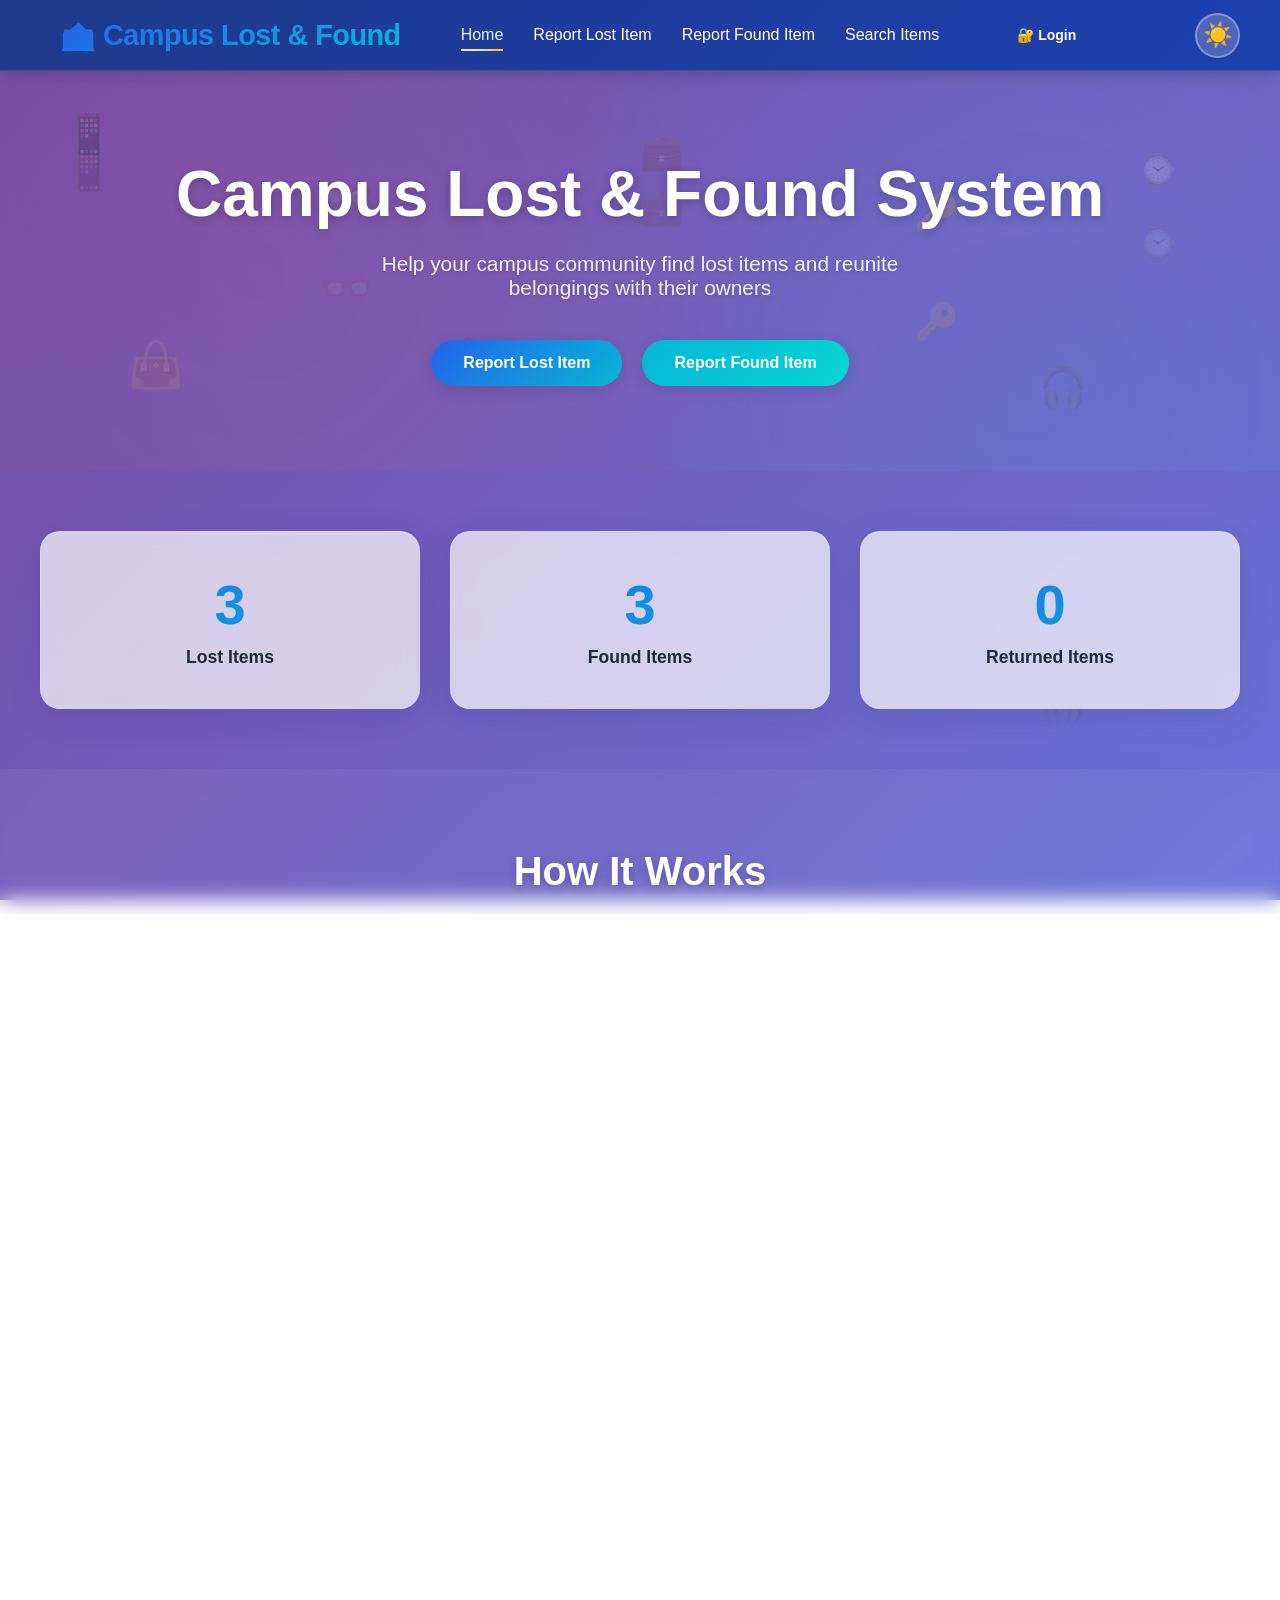
==== commit f6c78908: "updated admin button" ====
--- a/admin.html
+++ b/admin.html
@@ -15,39 +15,28 @@
             display: flex;
             justify-content: space-between;
             align-items: center;
+            flex-wrap: wrap;
             gap: 20px;
-<<<<<<< HEAD
-            min-height: 80px;
-=======
             position: relative;
             z-index: 9;
->>>>>>> 1a96cd28515e903954f14cbe5e88fe2893bb8813
         }
 
         .admin-header h1 {
             margin: 0;
             font-size: 2rem;
-            flex-shrink: 0;
         }
 
         .admin-user-info {
             display: flex;
             align-items: center;
             gap: 15px;
-            flex-shrink: 1;
-            min-width: 0;
-        }
-        
-        .admin-header .dark-mode-toggle {
-            flex-shrink: 0;
-            margin-left: auto;
         }
 
         .logout-btn {
             padding: 10px 20px;
-            background: rgba(255, 255, 255, 0.2);
+            background: #ef4444;
             color: white;
-            border: 2px solid white;
+            border: 2px solid #dc2626;
             border-radius: 8px;
             cursor: pointer;
             font-weight: 600;
@@ -55,8 +44,8 @@
         }
 
         .logout-btn:hover {
-            background: white;
-            color: #667eea;
+            background: #dc2626;
+            color: white;
         }
 
         .admin-tabs {
@@ -301,28 +290,12 @@
 
         @media (max-width: 768px) {
             .admin-header {
-                flex-wrap: wrap;
-                justify-content: flex-start;
-                min-height: auto;
+                flex-direction: column;
+                text-align: center;
             }
 
             .admin-header h1 {
                 font-size: 1.5rem;
-                width: 100%;
-                margin-bottom: 10px;
-            }
-            
-            .admin-user-info {
-                order: 2;
-                width: 100%;
-            }
-            
-            .admin-header .dark-mode-toggle {
-                order: 3;
-                width: 100%;
-                margin-left: 0;
-                margin-top: 10px;
-                justify-self: flex-start;
             }
 
             .admin-tabs {
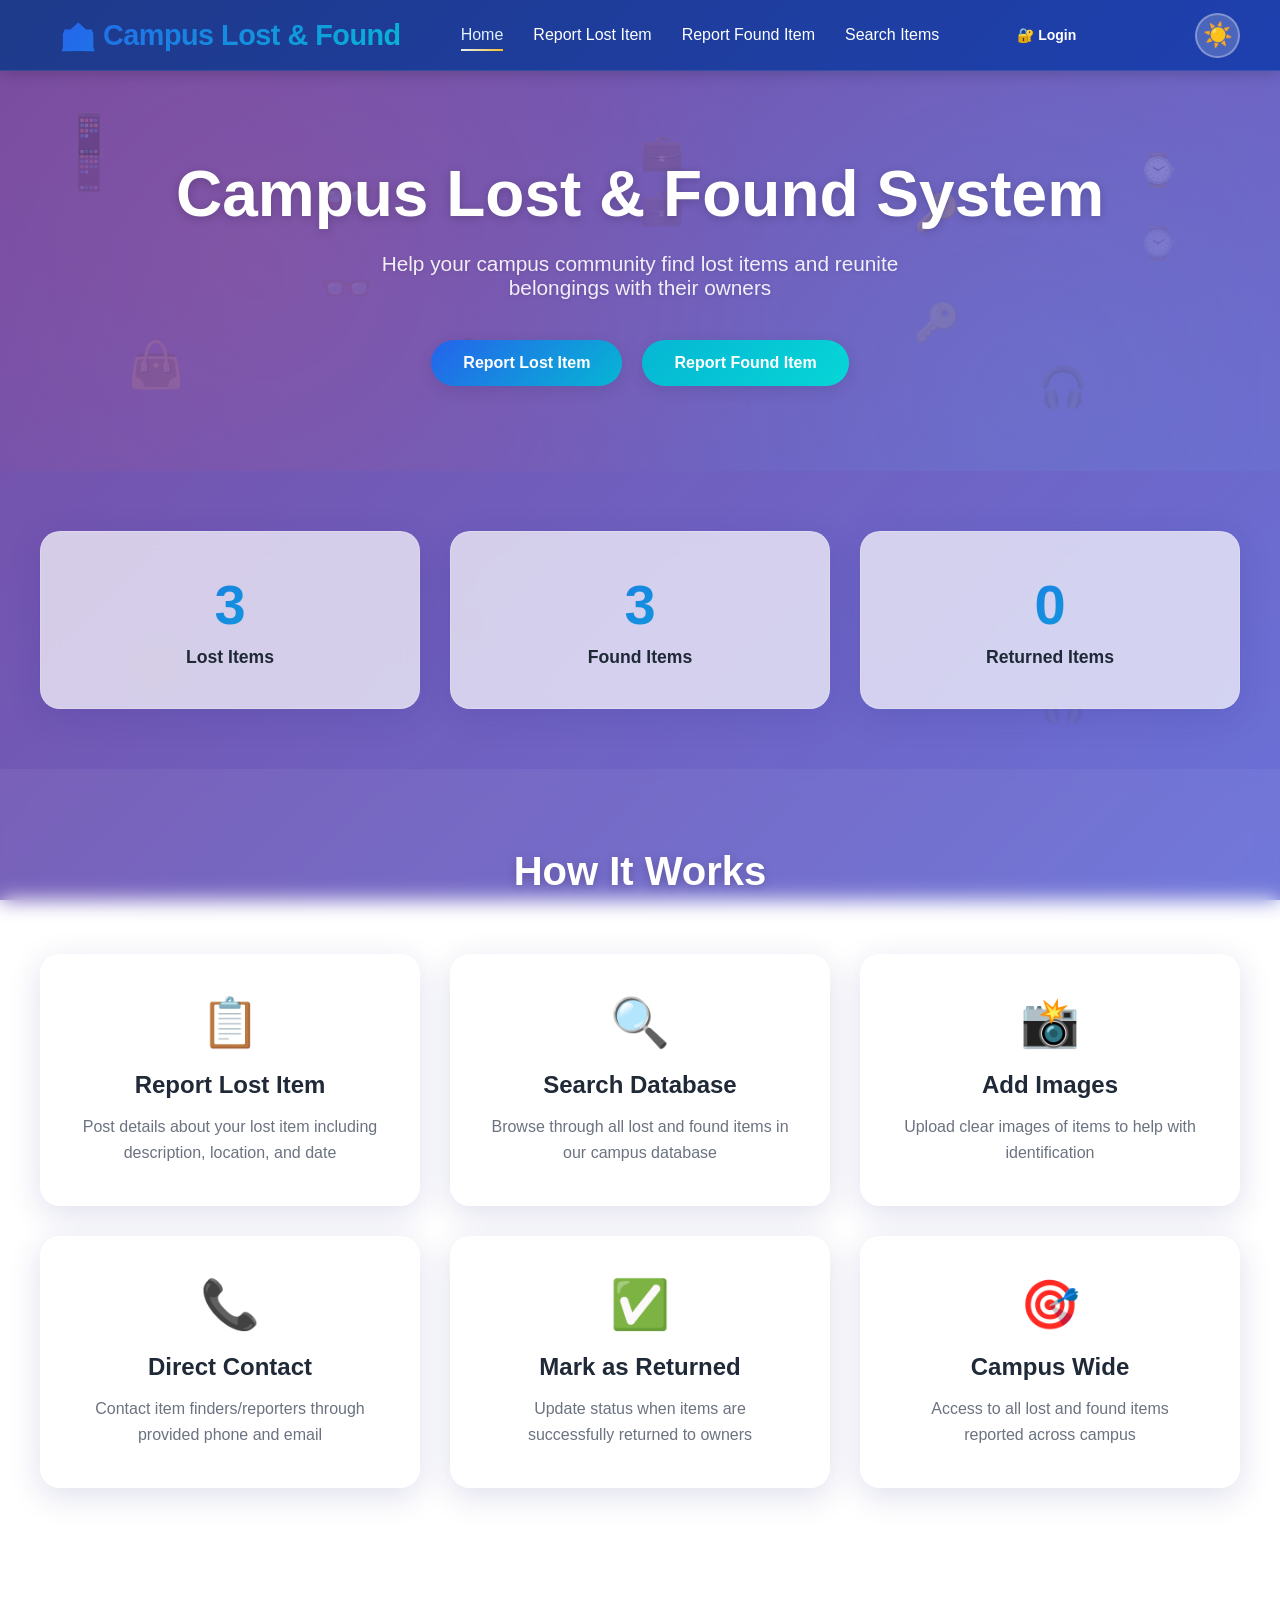
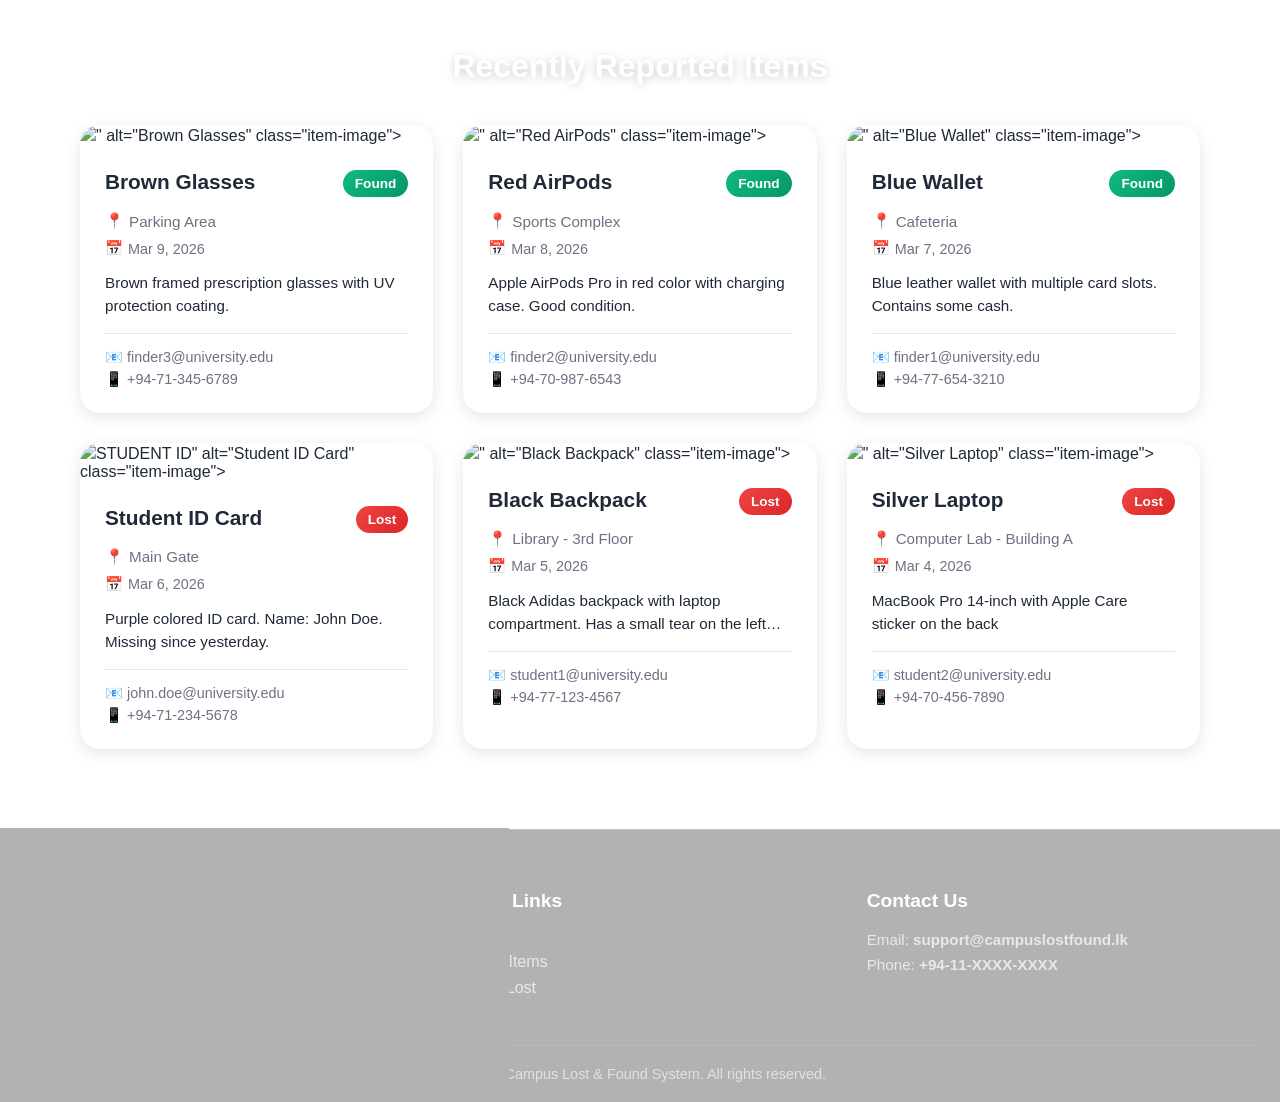
==== commit ce7c7730: "Merge branch 'main' of https://github.com/MalindaThilakarathna/mini-project" ====
--- a/admin.html
+++ b/admin.html
@@ -15,21 +15,32 @@
             display: flex;
             justify-content: space-between;
             align-items: center;
-            flex-wrap: wrap;
             gap: 20px;
+<<<<<<< HEAD
+            min-height: 80px;
+=======
             position: relative;
             z-index: 9;
+>>>>>>> 1a96cd28515e903954f14cbe5e88fe2893bb8813
         }
 
         .admin-header h1 {
             margin: 0;
             font-size: 2rem;
+            flex-shrink: 0;
         }
 
         .admin-user-info {
             display: flex;
             align-items: center;
             gap: 15px;
+            flex-shrink: 1;
+            min-width: 0;
+        }
+        
+        .admin-header .dark-mode-toggle {
+            flex-shrink: 0;
+            margin-left: auto;
         }
 
         .logout-btn {
@@ -290,12 +301,28 @@
 
         @media (max-width: 768px) {
             .admin-header {
-                flex-direction: column;
-                text-align: center;
+                flex-wrap: wrap;
+                justify-content: flex-start;
+                min-height: auto;
             }
 
             .admin-header h1 {
                 font-size: 1.5rem;
+                width: 100%;
+                margin-bottom: 10px;
+            }
+            
+            .admin-user-info {
+                order: 2;
+                width: 100%;
+            }
+            
+            .admin-header .dark-mode-toggle {
+                order: 3;
+                width: 100%;
+                margin-left: 0;
+                margin-top: 10px;
+                justify-self: flex-start;
             }
 
             .admin-tabs {
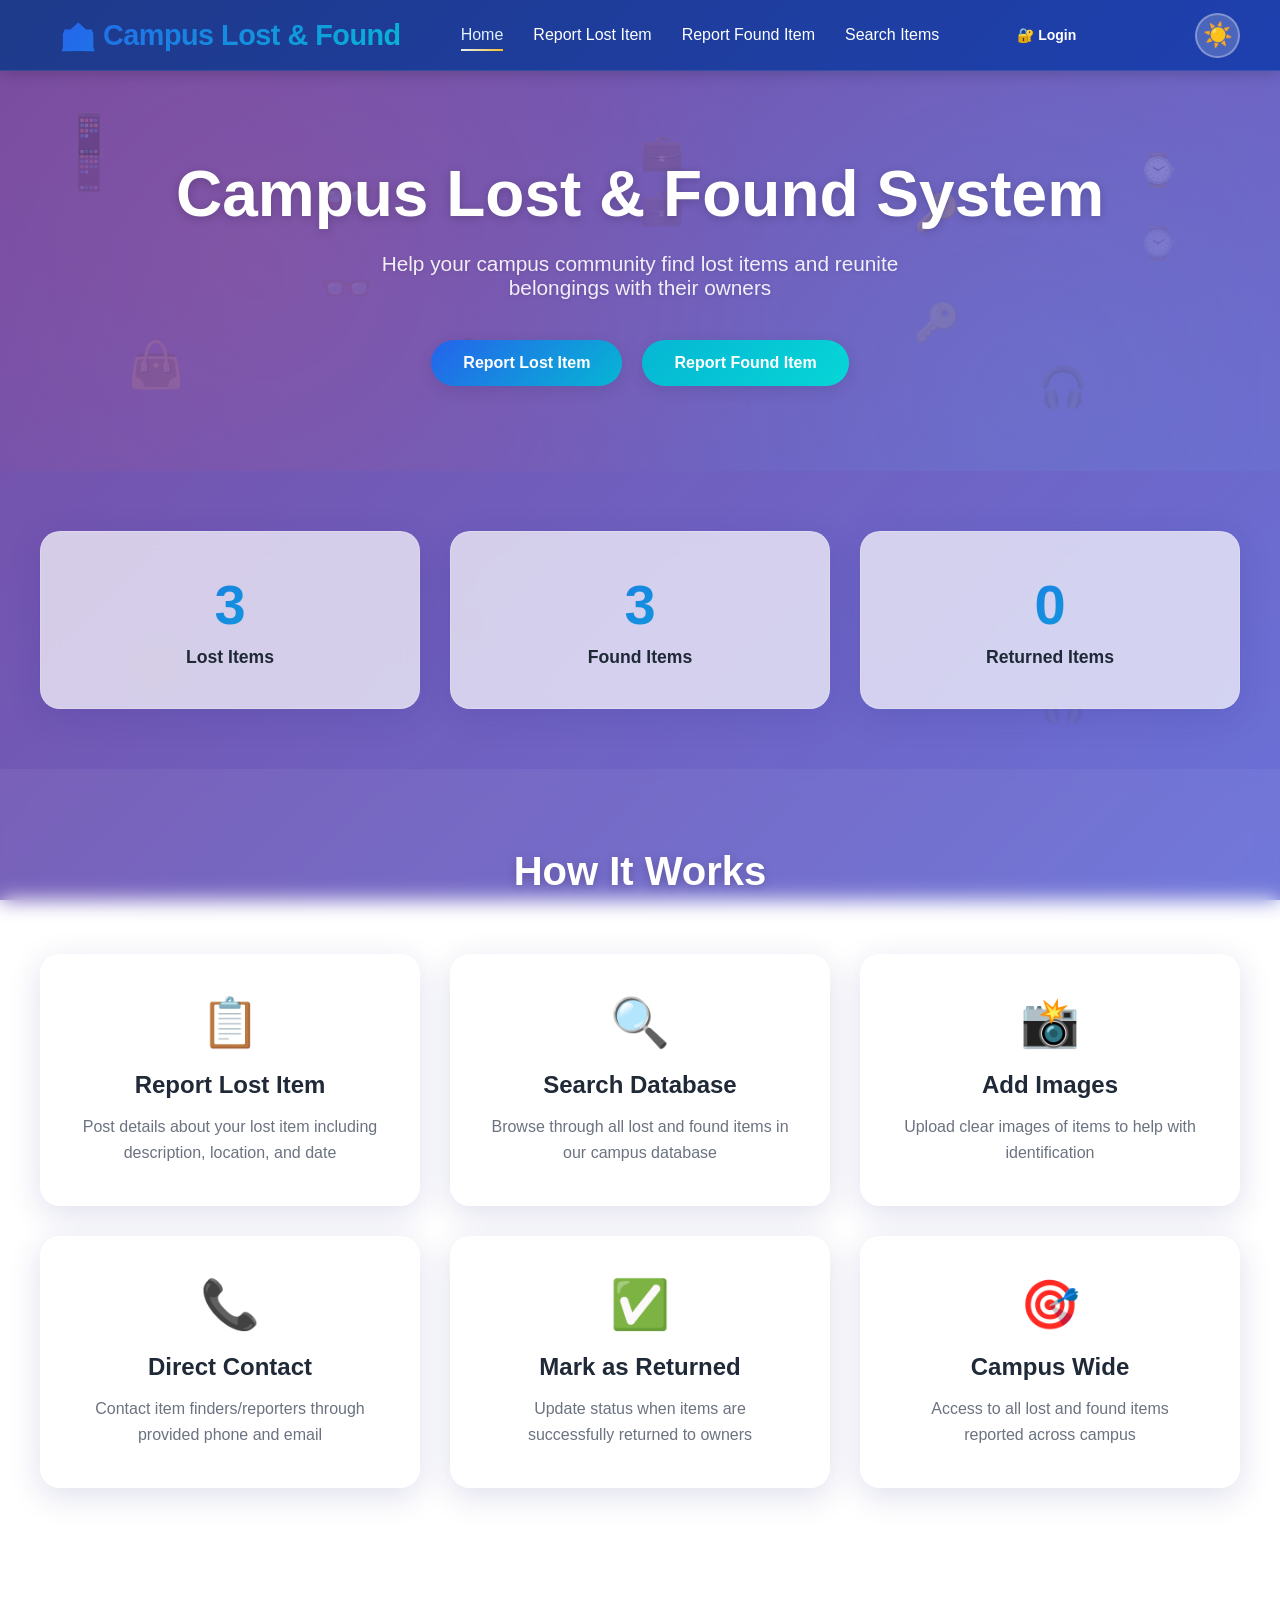
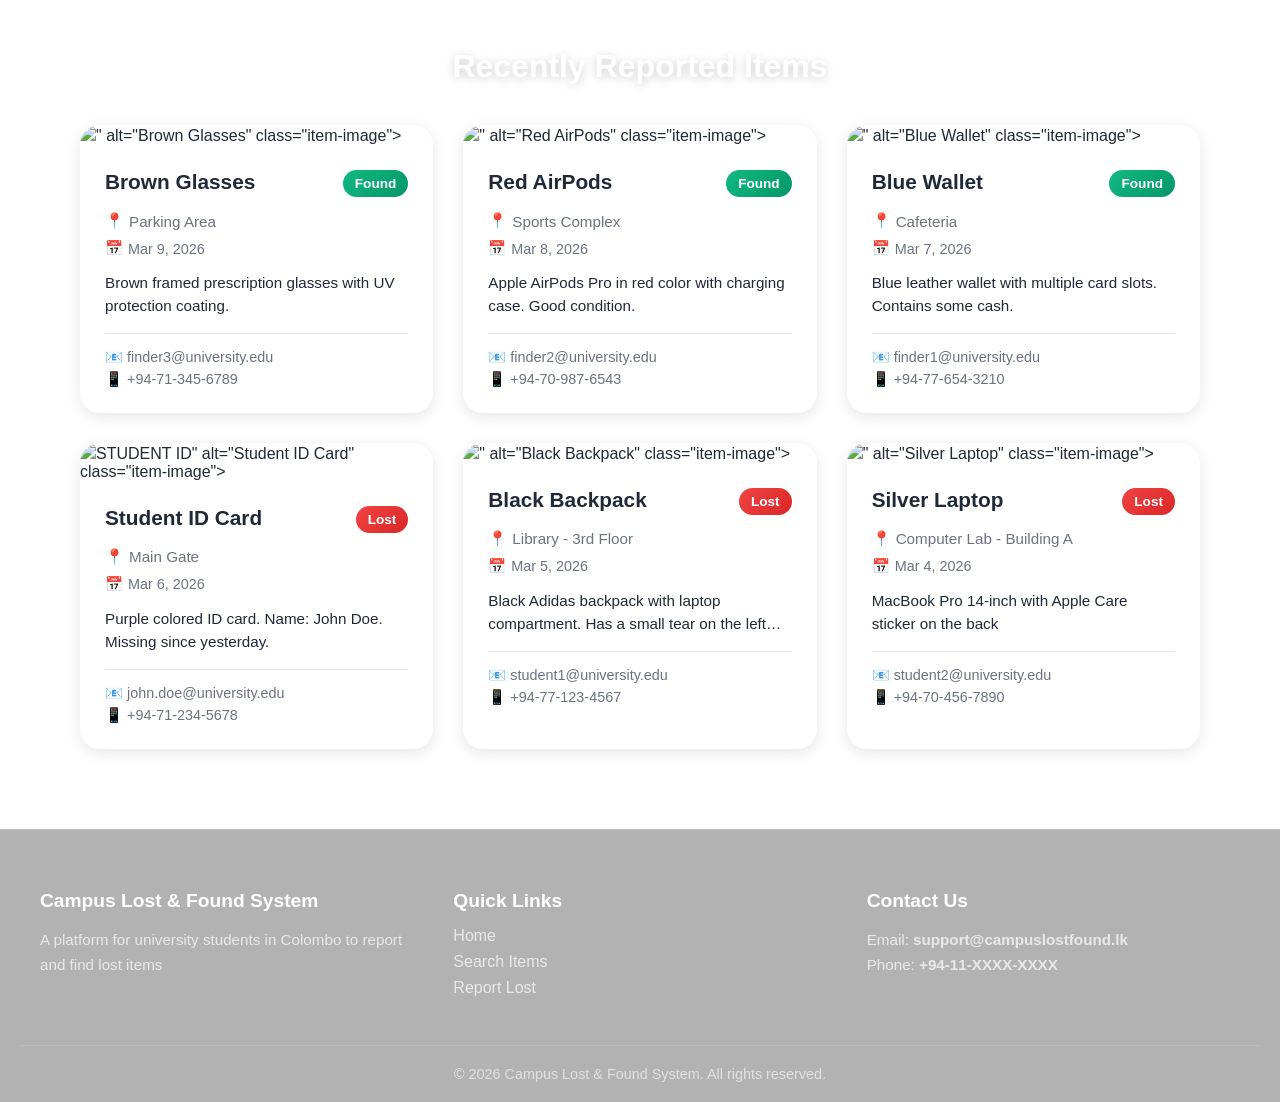
==== commit bfdeade3: "tMerge branch 'main' of https://github.com/MalindaThilakarathna/mini-project" ====
--- a/admin.html
+++ b/admin.html
@@ -16,12 +16,7 @@
             justify-content: space-between;
             align-items: center;
             gap: 20px;
-<<<<<<< HEAD
             min-height: 80px;
-=======
-            position: relative;
-            z-index: 9;
->>>>>>> 1a96cd28515e903954f14cbe5e88fe2893bb8813
         }
 
         .admin-header h1 {
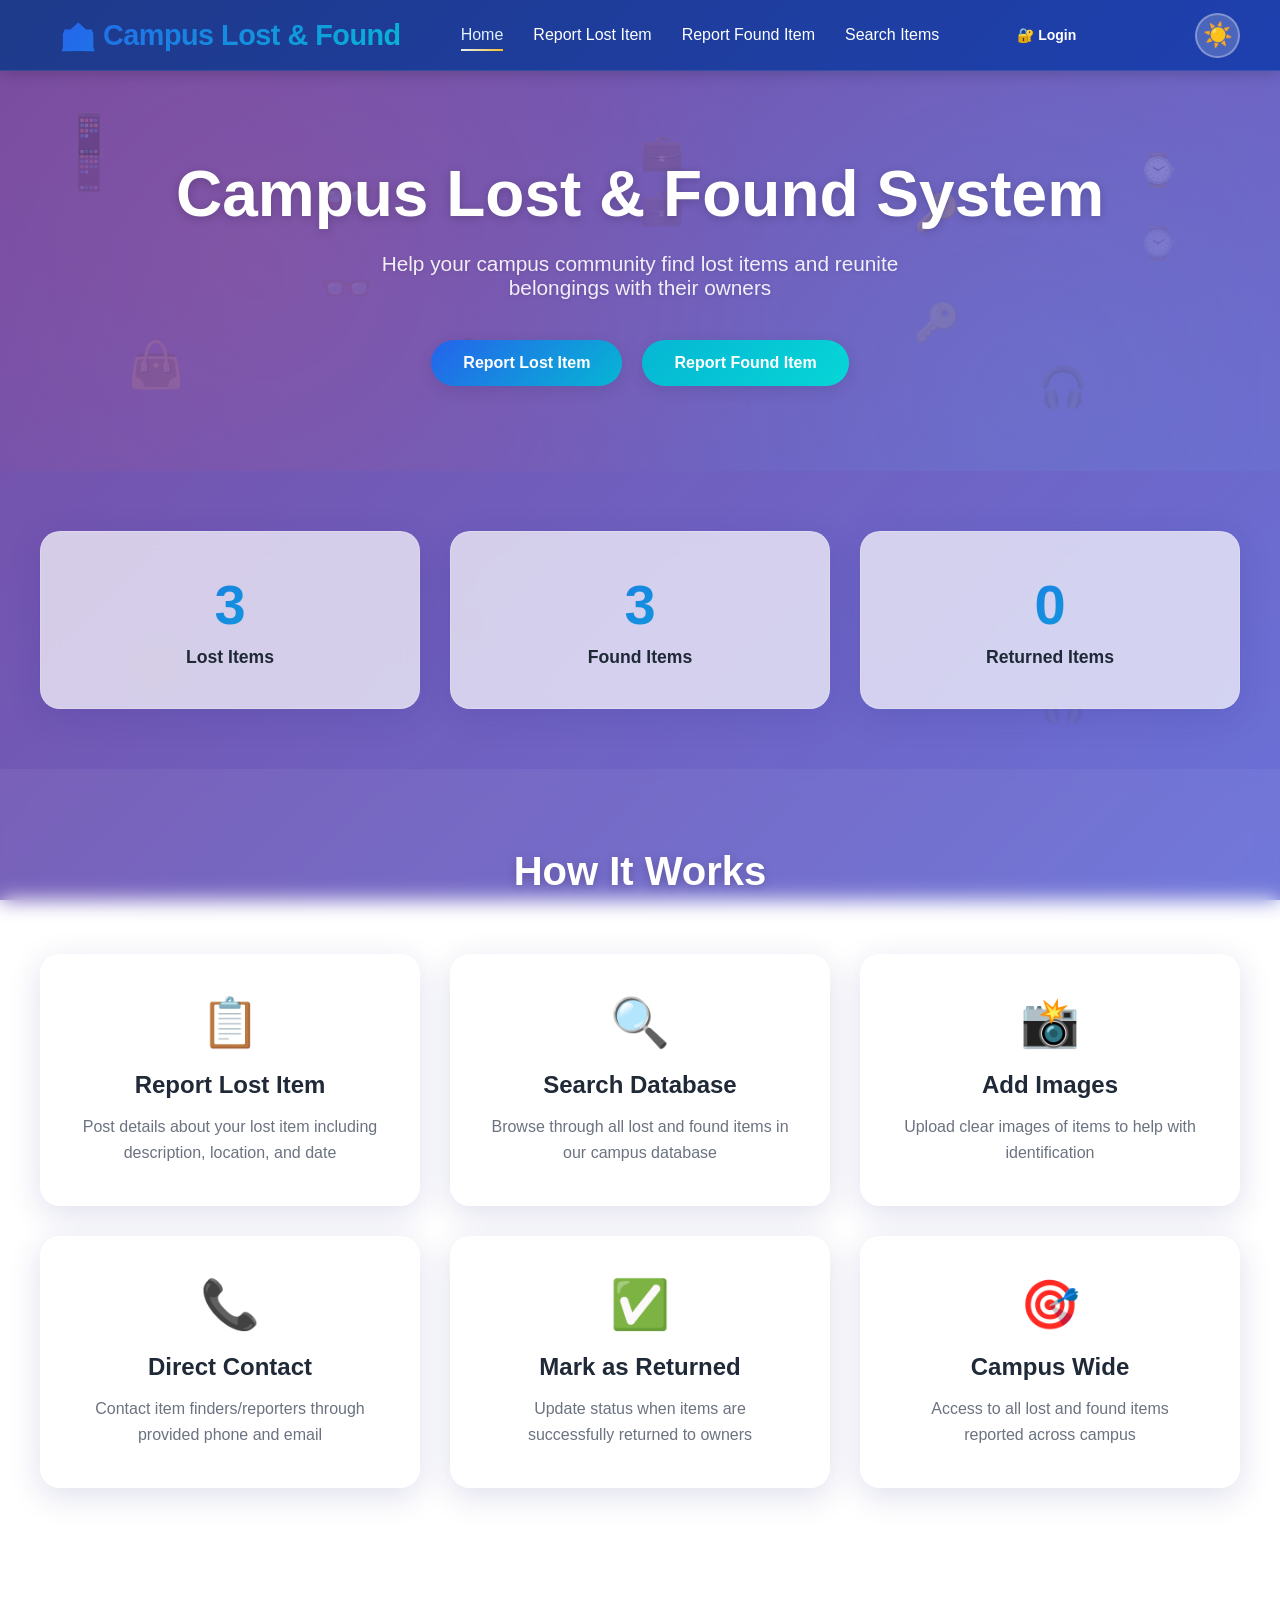
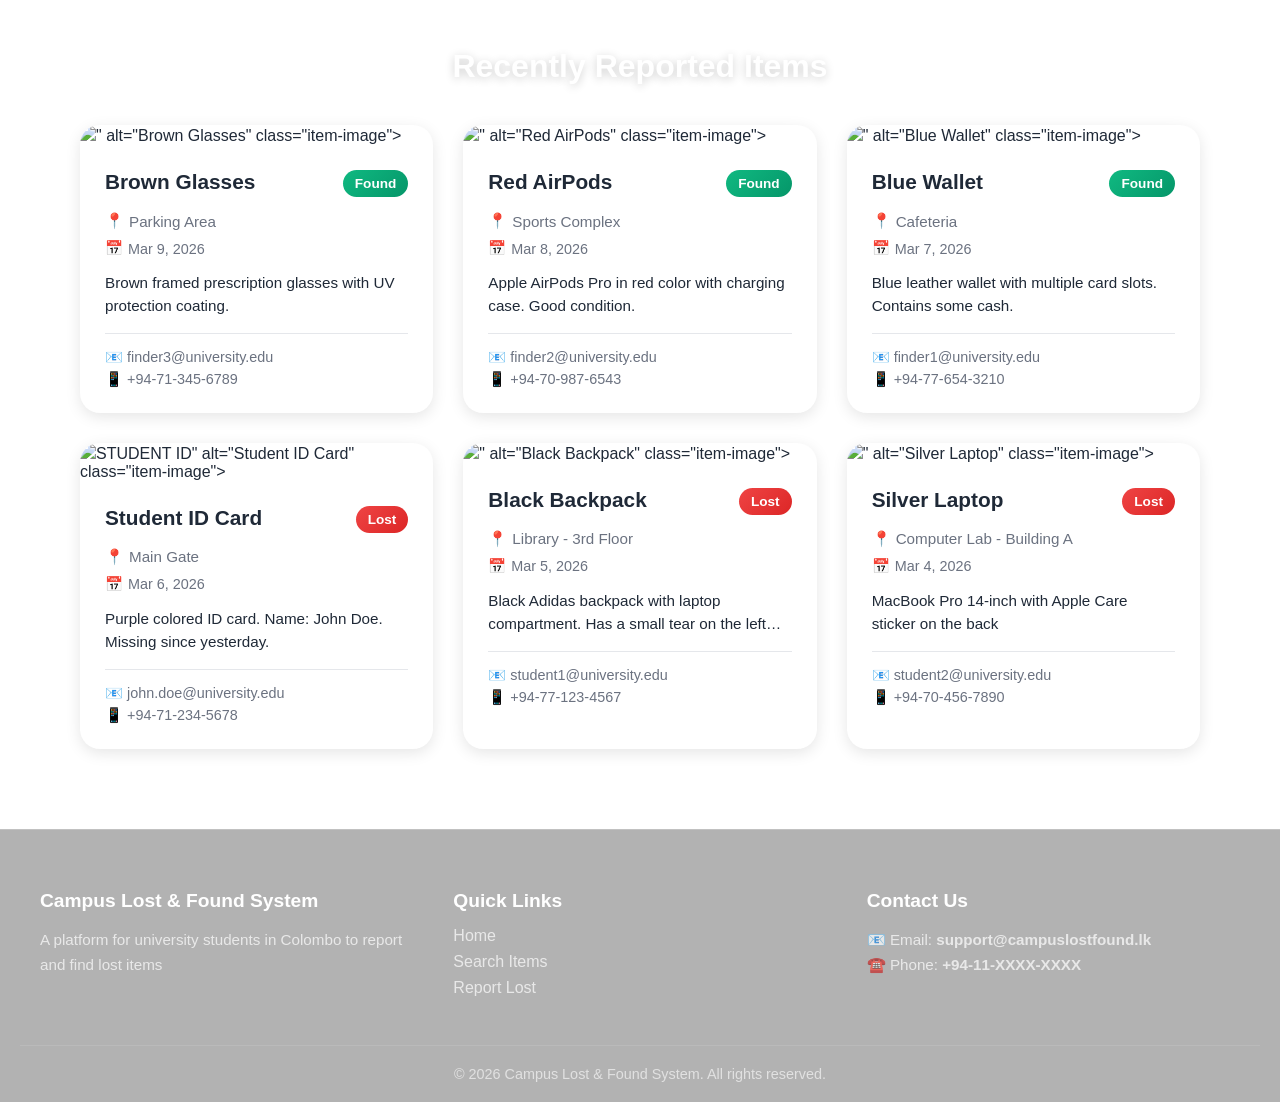
==== commit 9b7d475c: "update the changes" ====
--- a/admin.html
+++ b/admin.html
@@ -28,9 +28,10 @@
         .admin-user-info {
             display: flex;
             align-items: center;
-            gap: 15px;
+            gap: 10px;
             flex-shrink: 1;
             min-width: 0;
+            margin-right: 20px;
         }
         
         .admin-header .dark-mode-toggle {
@@ -449,11 +450,11 @@
         <div class="admin-header">
             <h1>⚙️ Admin Dashboard</h1>
             <div class="admin-user-info">
+                <button class="logout-btn" onclick="logout()">Logout</button>
                 <div>
                     <div style="font-size: 0.9rem; opacity: 0.8;">Logged in as:</div>
                     <div id="adminName" style="font-weight: 600;"></div>
                 </div>
-                <button class="logout-btn" onclick="logout()">Logout</button>
             </div>
             <button class="dark-mode-toggle" id="darkModeToggle" title="Toggle Dark Mode">
                 <span class="sun-icon">☀️</span>
--- a/styles.css
+++ b/styles.css
@@ -253,6 +253,9 @@
 
 .navbar-buttons {
     order: 3;
+    display: flex;
+    justify-content: flex-end;
+    gap: 15px;
 }
 
 .dark-mode-toggle {
@@ -1664,11 +1667,11 @@
 .search-tips {
     margin-top: 15px;
     padding: 12px;
-    background: rgba(37, 99, 235, 0.1);
+    background: #5B7EDB;
     border-radius: 8px;
     border-left: 4px solid #2563eb;
     font-size: 13px;
-    color: var(--text-dark);
+    color: white;
 }
 
 #toggleMapView {
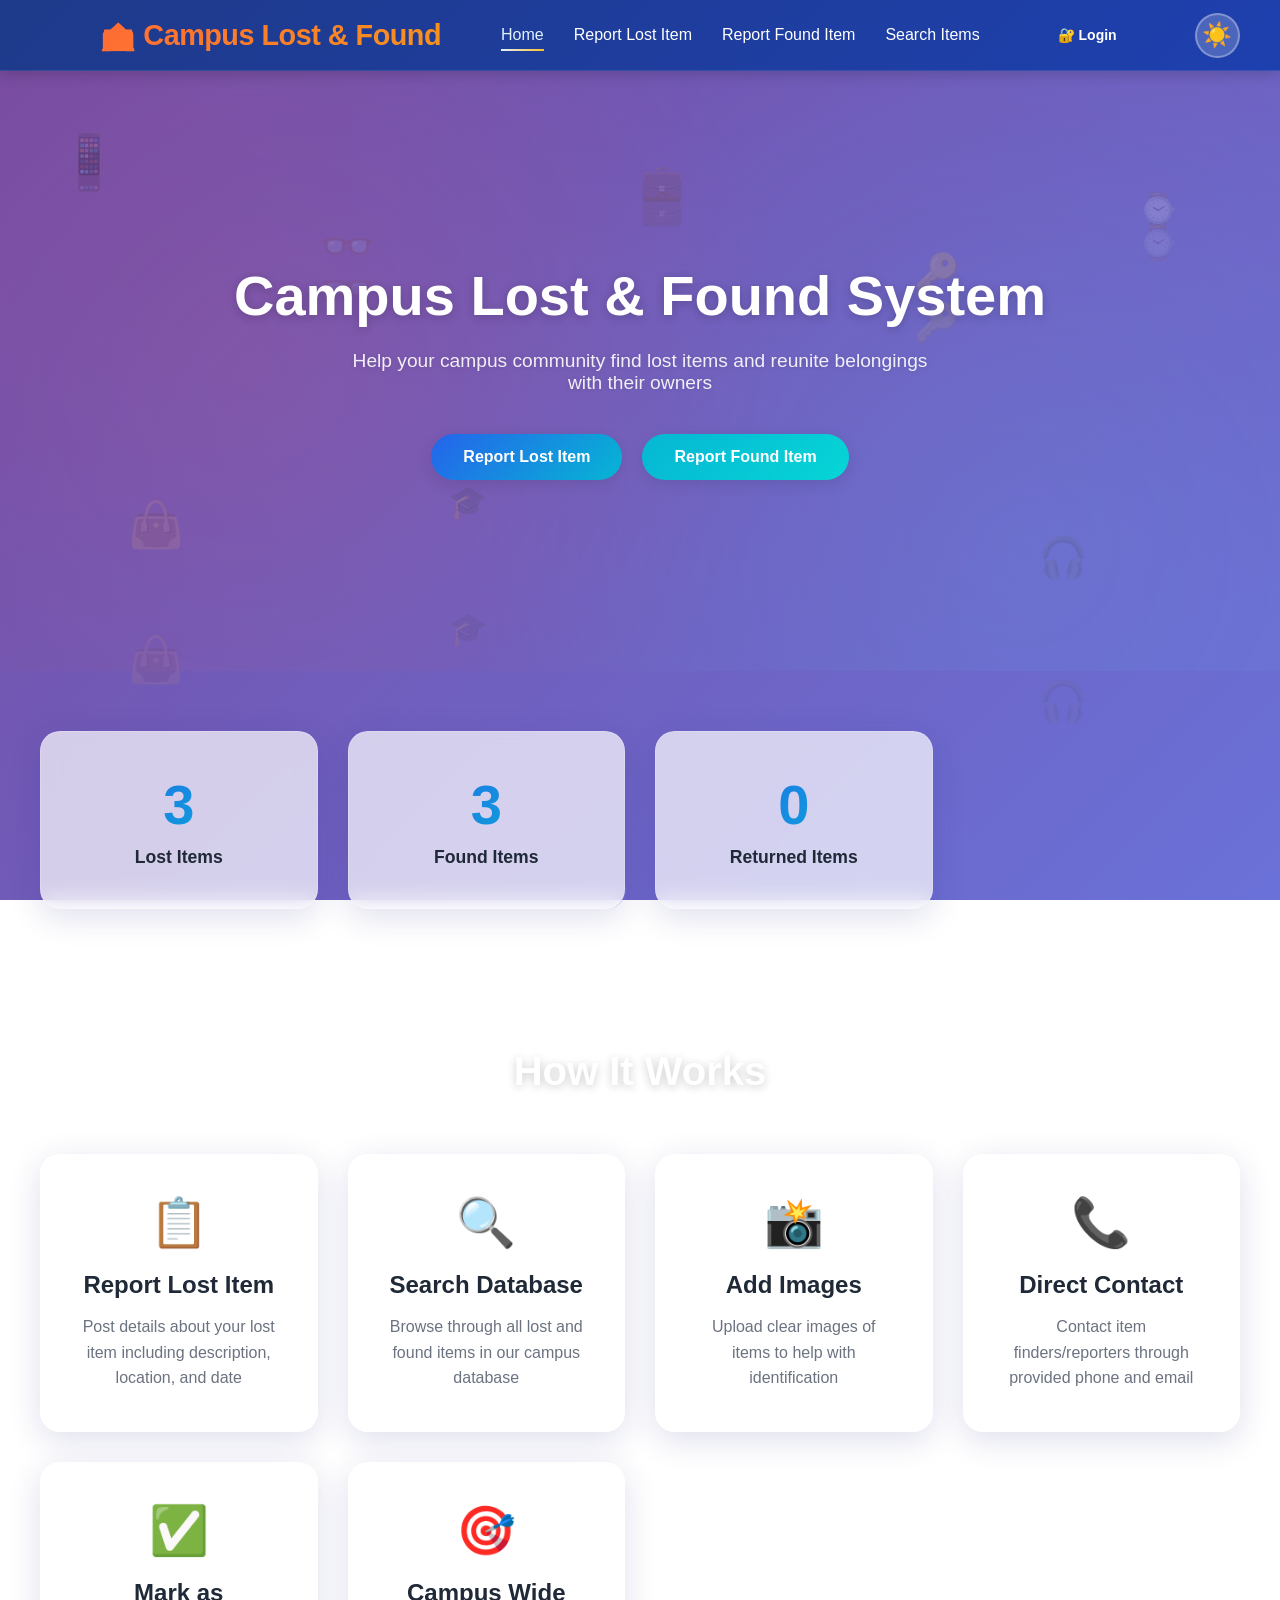
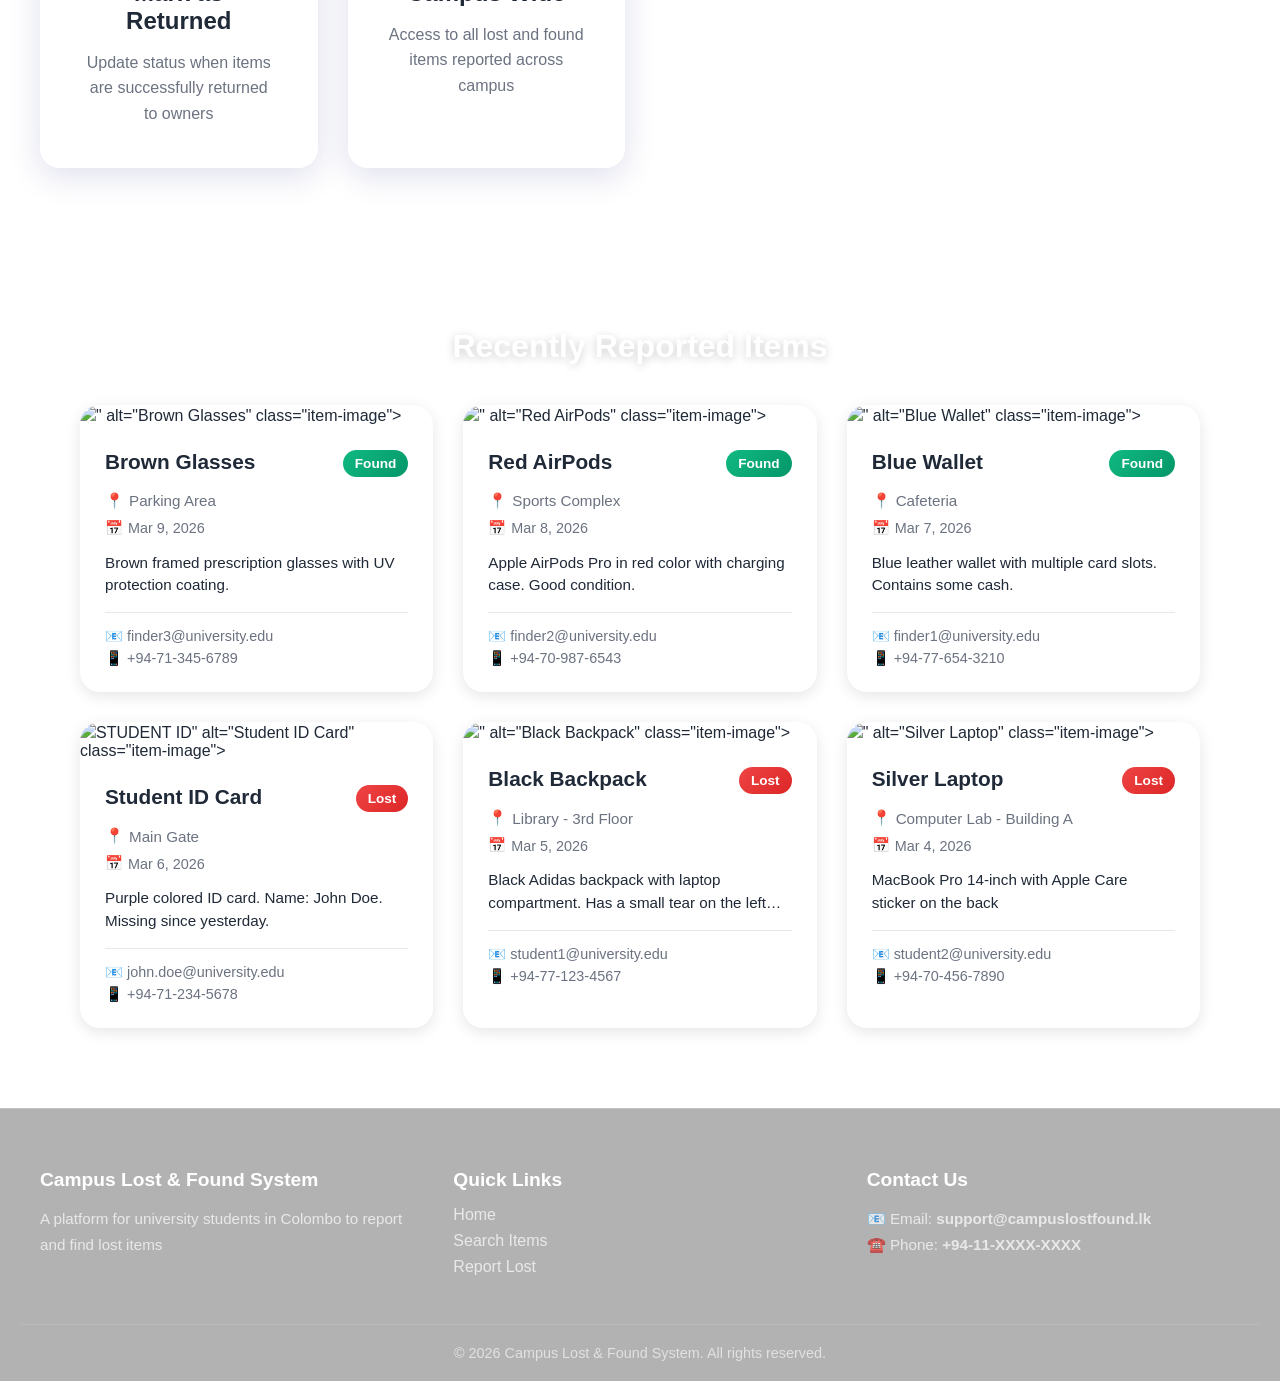
==== commit 03189b15: "update all the codes" ====
--- a/admin.html
+++ b/admin.html
@@ -28,10 +28,9 @@
         .admin-user-info {
             display: flex;
             align-items: center;
-            gap: 10px;
+            gap: 15px;
             flex-shrink: 1;
             min-width: 0;
-            margin-right: 20px;
         }
         
         .admin-header .dark-mode-toggle {
@@ -237,7 +236,8 @@
             display: flex;
             flex-direction: column;
             gap: 20px;
-            max-width: 500px;
+            max-width: min(500px, 90vw);
+            width: 100%;
         }
 
         .settings-form label {
@@ -450,11 +450,11 @@
         <div class="admin-header">
             <h1>⚙️ Admin Dashboard</h1>
             <div class="admin-user-info">
-                <button class="logout-btn" onclick="logout()">Logout</button>
                 <div>
                     <div style="font-size: 0.9rem; opacity: 0.8;">Logged in as:</div>
                     <div id="adminName" style="font-weight: 600;"></div>
                 </div>
+                <button class="logout-btn" onclick="logout()">Logout</button>
             </div>
             <button class="dark-mode-toggle" id="darkModeToggle" title="Toggle Dark Mode">
                 <span class="sun-icon">☀️</span>
--- a/styles.css
+++ b/styles.css
@@ -184,6 +184,19 @@
     z-index: 1;
 }
 
+/* Responsive container padding */
+@media (max-width: 768px) {
+    .container {
+        padding: 0 15px;
+    }
+}
+
+@media (max-width: 480px) {
+    .container {
+        padding: 0 10px;
+    }
+}
+
 /* ========================
    NAVIGATION BAR
    ======================== */
@@ -228,44 +241,41 @@
     padding: 0 20px;
 }
 
-/* push logo to extreme left */
+/* push logo to extreme right */
+.nav-logo {
+    order: 4;
+    margin-left: auto;
+    margin-right: 0;
+}
+
+/* ensure dark toggle stays right but after logo */
+.dark-mode-toggle {
+    order: 5;
+    margin-left: 0;
+}
+
+/* ensure logo stays left and toggle pushes to right */
 .nav-logo {
     order: 1;
-    margin-left: 0;
-}
-
-/* ensure dark toggle flush right */
+}
+
+.nav-menu {
+    order: 2;
+    margin-left: 20px;
+}
+
+.navbar-buttons {
+    order: 3;
+}
+
 .dark-mode-toggle {
     order: 4;
     margin-left: auto;
-    margin-right: 0;
-}
-
-/* ensure logo stays left and toggle pushes to right */
-.nav-logo {
-    order: 1;
-}
-
-.nav-menu {
-    order: 2;
-    margin-left: 20px;
-}
-
-.navbar-buttons {
-    order: 3;
-    display: flex;
-    justify-content: flex-end;
-    gap: 15px;
-}
-
-.dark-mode-toggle {
-    order: 4;
-    margin-left: auto;
 }
 
 .nav-logo h1 {
-    font-size: 1.8rem;
-    background: linear-gradient(135deg, var(--primary-color), var(--secondary-color));
+    font-size: clamp(1.3rem, 3vw, 1.8rem);
+    background: linear-gradient(135deg, #ff6b35, #f7931e);
     -webkit-background-clip: text;
     -webkit-text-fill-color: transparent;
     background-clip: text;
@@ -929,7 +939,7 @@
 }
 
 .page-header h1 {
-    font-size: 2.5rem;
+    font-size: clamp(1.8rem, 5vw, 2.5rem);
     color: var(--bg-white);
     margin-bottom: 10px;
     text-shadow: 0 2px 10px rgba(0, 0, 0, 0.2);
@@ -955,7 +965,7 @@
 }
 
 .form-container {
-    max-width: 600px;
+    max-width: min(600px, 90vw);
     margin: 0 auto;
     padding: 50px;
     border-radius: 20px;
@@ -1179,7 +1189,7 @@
     max-width: 1200px;
     margin: 0 auto;
     display: grid;
-    grid-template-columns: repeat(auto-fill, minmax(300px, 1fr));
+    grid-template-columns: repeat(auto-fill, minmax(280px, 1fr));
     gap: 30px;
     padding: 0 20px;
 }
@@ -1351,7 +1361,7 @@
 
 .modal-content {
     position: relative;
-    max-width: 600px;
+    max-width: min(600px, 90vw);
     margin: 50px auto;
     max-height: 80vh;
     overflow-y: auto;
@@ -1501,6 +1511,48 @@
    RESPONSIVE DESIGN
    ======================== */
 
+/* Large screens (desktops > 1200px) */
+@media (min-width: 1201px) {
+    .container {
+        max-width: 1400px;
+    }
+    
+    .hero-title {
+        font-size: 3.5rem;
+    }
+    
+    .hero-subtitle {
+        font-size: 1.2rem;
+    }
+    
+    .features-grid {
+        grid-template-columns: repeat(4, 1fr);
+    }
+    
+    .stats-container {
+        grid-template-columns: repeat(4, 1fr);
+    }
+}
+
+/* Medium screens (tablets 769px - 900px) */
+@media (min-width: 769px) and (max-width: 900px) {
+    .hero-title {
+        font-size: 2.5rem;
+    }
+    
+    .hero-subtitle {
+        font-size: 1rem;
+    }
+    
+    .features-grid {
+        grid-template-columns: repeat(2, 1fr);
+    }
+    
+    .stats-container {
+        grid-template-columns: repeat(2, 1fr);
+    }
+}
+
 @media (max-width: 768px) {
     .nav-menu {
         gap: 15px;
@@ -1535,6 +1587,7 @@
 
     .items-grid {
         grid-template-columns: 1fr;
+        gap: 20px;
     }
 
     .search-filters {
@@ -1565,6 +1618,23 @@
     }
 }
 
+/* Small tablets and large mobiles (481px - 600px) */
+@media (min-width: 481px) and (max-width: 600px) {
+    .items-grid {
+        grid-template-columns: repeat(2, 1fr);
+        gap: 15px;
+    }
+    
+    .hero {
+        min-height: 450px;
+        padding: 50px 20px;
+    }
+    
+    .container {
+        padding: 0 15px;
+    }
+}
+
 @media (max-width: 480px) {
     .nav-container {
         height: 60px;
@@ -1598,12 +1668,22 @@
         font-size: 0.85rem;
         flex: 1;
     }
-    }
 
     .hero {
         min-height: 400px;
         padding: 40px 15px;
     }
+
+    .items-grid {
+        grid-template-columns: 1fr;
+        gap: 15px;
+        padding: 0 10px;
+    }
+    
+    .container {
+        padding: 0 10px;
+    }
+}
 
 
 /* ========================
